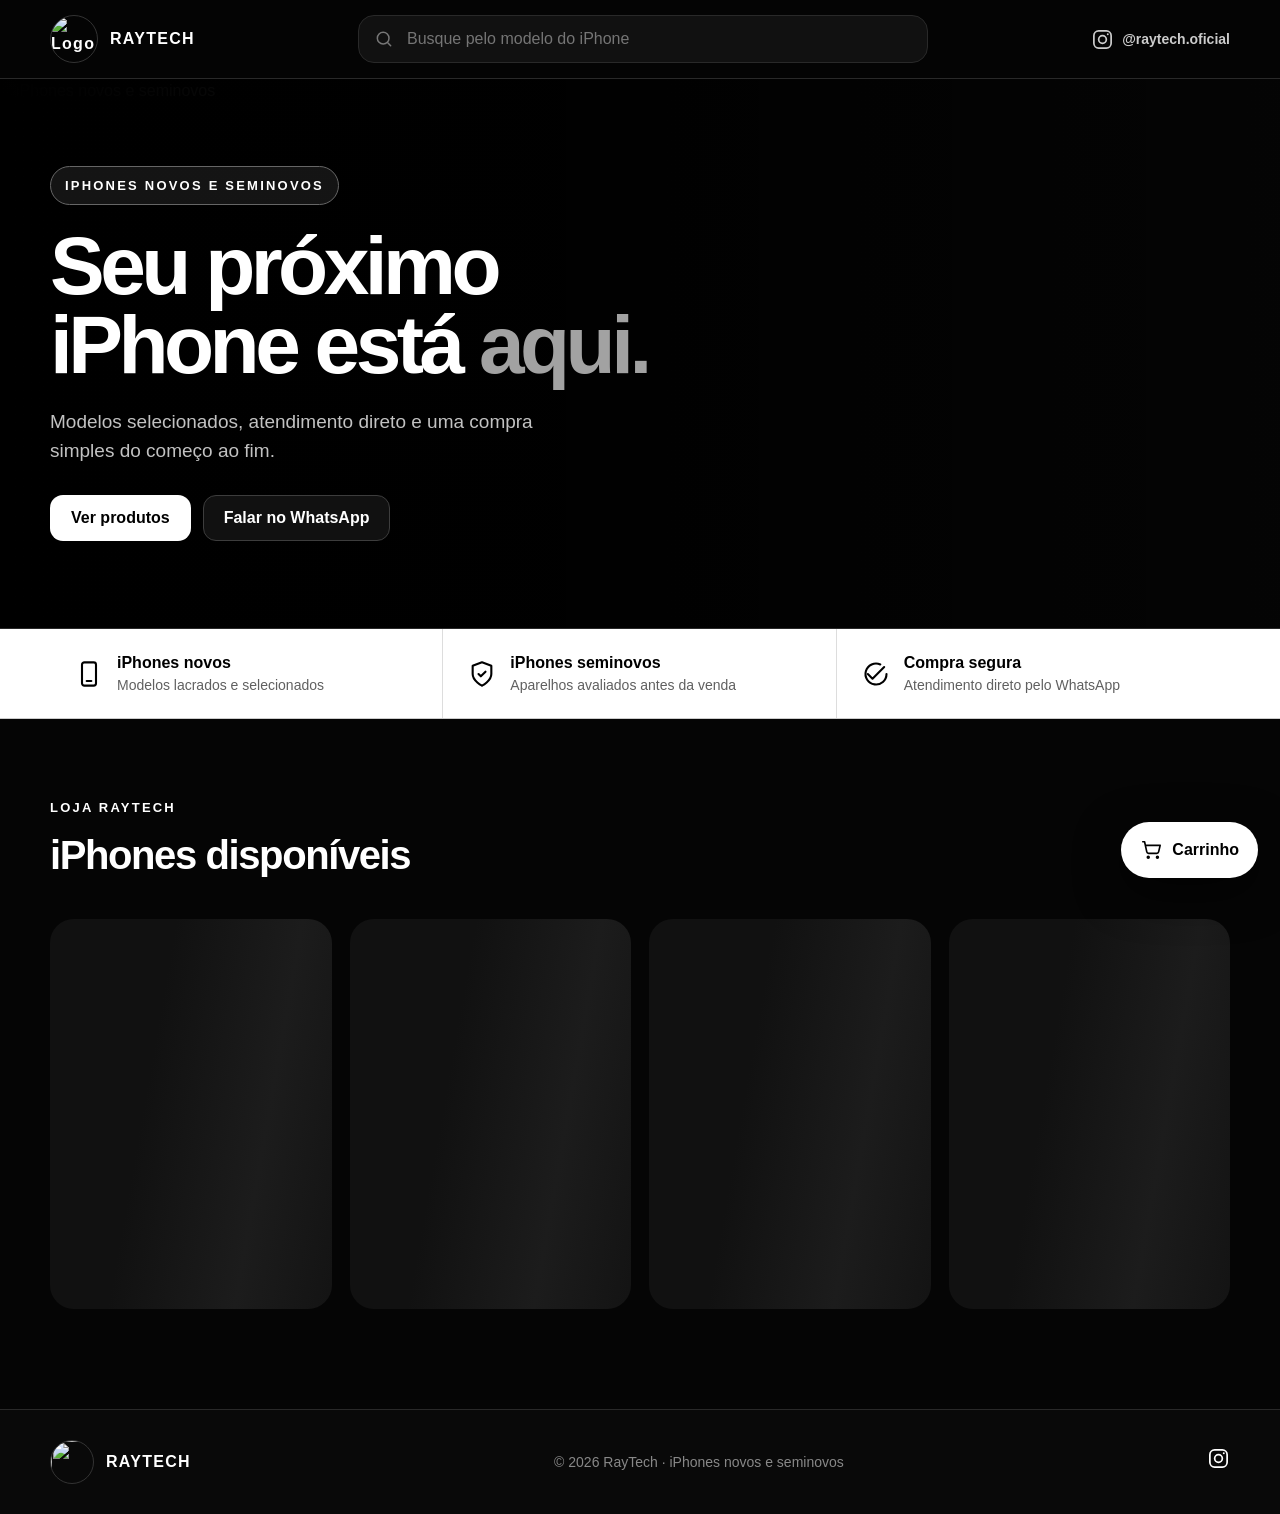
==== index.html @ fbc2b1bb "Add index.html" ====
<!doctype html>
<html lang="pt-BR">
<head>
  <meta charset="UTF-8">
  <meta name="viewport" content="width=device-width,initial-scale=1">
  <meta name="theme-color" content="#050505">
  <meta name="description" content="iPhones novos e seminovos na RayTech.">
  <title>RayTech | iPhones novos e seminovos</title>
  <link rel="icon" href="./assets/logo-raytech.png">
  <link rel="stylesheet" href="./assets/styles.css">
</head>
<body>
  <header class="site-header">
    <div class="container header-inner">
      <a class="brand" href="./" aria-label="RayTech - início">
        <img src="./assets/logo-raytech.png" alt="Logo RayTech">
        <span>RAYTECH</span>
      </a>
      <label class="header-search">
        <span class="sr-only">Buscar iPhone</span>
        <svg aria-hidden="true"><use href="#icon-search"></use></svg>
        <input id="desktop-search" type="search" placeholder="Busque pelo modelo do iPhone">
      </label>
      <a class="instagram-link" href="https://www.instagram.com/raytech.oficial" target="_blank" rel="noreferrer">
        <svg aria-hidden="true"><use href="#icon-instagram"></use></svg>
        <span>@raytech.oficial</span>
      </a>
    </div>
  </header>

  <main>
    <section class="hero">
      <img class="hero-image" src="./assets/hero-iphones.png" alt="iPhones novos e seminovos">
      <div class="hero-shade"></div>
      <div class="container hero-content">
        <div class="hero-copy">
          <span class="eyebrow">iPhones novos e seminovos</span>
          <h1>Seu próximo iPhone está <span>aqui.</span></h1>
          <p>Modelos selecionados, atendimento direto e uma compra simples do começo ao fim.</p>
          <div class="hero-actions">
            <a class="button primary" href="#produtos">Ver produtos</a>
            <a class="button secondary" data-whatsapp-link target="_blank" rel="noreferrer">Falar no WhatsApp</a>
          </div>
        </div>
      </div>
    </section>

    <section class="benefits" aria-label="Diferenciais da loja">
      <div class="container benefits-grid">
        <article><svg><use href="#icon-phone"></use></svg><div><strong>iPhones novos</strong><span>Modelos lacrados e selecionados</span></div></article>
        <article><svg><use href="#icon-shield"></use></svg><div><strong>iPhones seminovos</strong><span>Aparelhos avaliados antes da venda</span></div></article>
        <article><svg><use href="#icon-check"></use></svg><div><strong>Compra segura</strong><span>Atendimento direto pelo WhatsApp</span></div></article>
      </div>
    </section>

    <section class="catalog container" id="produtos">
      <div class="catalog-heading">
        <div><p class="section-label">LOJA RAYTECH</p><h2>iPhones disponíveis</h2></div>
        <label class="mobile-search"><svg aria-hidden="true"><use href="#icon-search"></use></svg><input id="mobile-search" type="search" placeholder="Buscar produtos"></label>
        <div class="filters" id="category-filters" aria-label="Filtrar produtos"></div>
      </div>
      <div class="loading-grid" id="loading-products" aria-label="Carregando produtos"><i></i><i></i><i></i><i></i></div>
      <div class="product-grid" id="product-grid"></div>
      <div class="empty-state hidden" id="empty-products">
        <svg><use href="#icon-phone"></use></svg>
        <h3>Catálogo em atualização</h3>
        <p>Novos iPhones serão cadastrados em breve. Fale com a RayTech para consultar modelos e valores.</p>
        <a class="button primary" data-whatsapp-link target="_blank" rel="noreferrer">Consultar pelo WhatsApp</a>
      </div>
    </section>
  </main>

  <footer>
    <div class="container footer-inner">
      <div class="brand"><img src="./assets/logo-raytech.png" alt=""><span>RAYTECH</span></div>
      <p>© 2026 RayTech · iPhones novos e seminovos</p>
      <a class="footer-social" href="https://www.instagram.com/raytech.oficial" target="_blank" rel="noreferrer" aria-label="Instagram"><svg><use href="#icon-instagram"></use></svg></a>
    </div>
  </footer>

  <button class="cart-fab" id="cart-button" type="button" aria-controls="cart-drawer">
    <svg><use href="#icon-cart"></use></svg><span>Carrinho</span><b id="cart-count" class="hidden">0</b>
  </button>
  <div class="drawer-backdrop hidden" id="drawer-backdrop"></div>
  <aside class="cart-drawer" id="cart-drawer" aria-hidden="true">
    <div class="drawer-header"><div><h2>Seu carrinho</h2><p>Revise os iPhones antes de enviar o pedido.</p></div><button class="icon-button" id="close-cart" aria-label="Fechar carrinho">×</button></div>
    <div class="cart-items" id="cart-items"></div>
    <div class="drawer-footer"><div class="total-row"><span>Total</span><strong id="cart-total">R$ 0,00</strong></div><button class="button primary full" id="checkout-button" disabled>Finalizar pelo WhatsApp</button></div>
  </aside>

  <dialog id="checkout-dialog" class="checkout-dialog">
    <form id="checkout-form">
      <div class="dialog-heading"><div><h2>Finalizar pedido</h2><p>Preencha seus dados para registrar o pedido e continuar no WhatsApp.</p></div><button type="button" class="icon-button" id="close-checkout" aria-label="Fechar">×</button></div>
      <label>Nome<input name="name" required minlength="2" autocomplete="name"></label>
      <label>WhatsApp<input name="phone" required minlength="10" inputmode="tel" autocomplete="tel" placeholder="(62) 99999-9999"></label>
      <label>Observação<textarea name="notes" rows="3" maxlength="500" placeholder="Cor, modelo ou outra informação"></textarea></label>
      <div class="total-row"><span>Total</span><strong id="checkout-total">R$ 0,00</strong></div>
      <button class="button primary full" id="submit-order" type="submit">Enviar pedido pelo WhatsApp</button>
    </form>
  </dialog>

  <div class="toast hidden" id="toast" role="status"></div>

  <svg class="svg-sprite" aria-hidden="true">
    <symbol id="icon-search" viewBox="0 0 24 24"><circle cx="11" cy="11" r="7"></circle><path d="m20 20-3.5-3.5"></path></symbol>
    <symbol id="icon-instagram" viewBox="0 0 24 24"><rect x="3" y="3" width="18" height="18" rx="5"></rect><circle cx="12" cy="12" r="4"></circle><circle cx="17.5" cy="6.5" r="1" fill="currentColor" stroke="none"></circle></symbol>
    <symbol id="icon-phone" viewBox="0 0 24 24"><rect x="6" y="2" width="12" height="20" rx="2"></rect><path d="M10 18h4"></path></symbol>
    <symbol id="icon-shield" viewBox="0 0 24 24"><path d="M12 22s8-4 8-10V5l-8-3-8 3v7c0 6 8 10 8 10"></path><path d="m9 12 2 2 4-4"></path></symbol>
    <symbol id="icon-check" viewBox="0 0 24 24"><path d="m5 12 4 4L19 6"></path><path d="M21 12a9 9 0 1 1-5.3-8.2"></path></symbol>
    <symbol id="icon-cart" viewBox="0 0 24 24"><circle cx="9" cy="20" r="1"></circle><circle cx="19" cy="20" r="1"></circle><path d="M3 3h2l2.4 11.1a2 2 0 0 0 2 1.6h8.9a2 2 0 0 0 2-1.6L22 7H6"></path></symbol>
  </svg>
  <script type="module" src="./assets/store.js"></script>
</body>
</html>
---- assets/styles.css ----
:root{--bg:#050505;--panel:#0d0d0d;--panel-2:#141414;--text:#fff;--muted:#9b9b9b;--line:#292929;--white:#fff;--black:#050505;--danger:#ff6464;--radius:22px;font-family:Inter,Arial,Helvetica,sans-serif;color-scheme:dark}*{box-sizing:border-box}html{scroll-behavior:smooth}body{margin:0;background:var(--bg);color:var(--text);font-size:16px;line-height:1.5}button,input,textarea,select{font:inherit}button,a{-webkit-tap-highlight-color:transparent}button{cursor:pointer}button:disabled{cursor:not-allowed;opacity:.45}a{color:inherit;text-decoration:none}.hidden{display:none!important}.sr-only{position:absolute;width:1px;height:1px;padding:0;margin:-1px;overflow:hidden;clip:rect(0,0,0,0);white-space:nowrap;border:0}.container{width:min(1180px,calc(100% - 40px));margin-inline:auto}.svg-sprite{position:absolute;width:0;height:0;overflow:hidden}svg{fill:none;stroke:currentColor;stroke-width:1.8;stroke-linecap:round;stroke-linejoin:round}.site-header,.admin-header{position:sticky;top:0;z-index:30;border-bottom:1px solid var(--line);background:rgba(5,5,5,.92);backdrop-filter:blur(18px)}.header-inner{min-height:78px;display:flex;align-items:center;gap:22px}.brand{display:flex;align-items:center;gap:12px;font-weight:900;letter-spacing:.08em}.brand img{width:48px;height:48px;object-fit:cover;border-radius:50%;border:1px solid #333}.brand small{display:block;color:var(--muted);font-weight:500;font-size:12px;letter-spacing:0}.header-search,.mobile-search{position:relative;display:block}.header-search{flex:1;max-width:570px;margin-inline:auto}.header-search svg,.mobile-search svg{position:absolute;width:20px;height:20px;left:16px;top:50%;transform:translateY(-50%);color:#777}.header-search input,.mobile-search input{width:100%;height:48px;padding:0 16px 0 48px;border:1px solid #292929;border-radius:16px;background:#111;color:white;outline:none}.header-search input:focus,.mobile-search input:focus{border-color:white}.instagram-link{display:flex;align-items:center;gap:8px;font-size:14px;font-weight:700;color:#ccc}.instagram-link:hover{color:white}.instagram-link svg,.footer-social svg{width:23px;height:23px}.hero{position:relative;isolation:isolate;min-height:550px;display:flex;align-items:center;overflow:hidden;border-bottom:1px solid var(--line)}.hero-image{position:absolute;inset:0;z-index:-2;width:100%;height:100%;object-fit:cover;object-position:center}.hero-shade{position:absolute;inset:0;z-index:-1;background:linear-gradient(90deg,#000 0%,rgba(0,0,0,.93) 42%,rgba(0,0,0,.16) 100%)}.hero-content{padding-block:80px}.hero-copy{max-width:640px}.eyebrow,.section-label{display:inline-flex;font-size:13px;font-weight:900;letter-spacing:.17em;text-transform:uppercase}.eyebrow{padding:9px 14px;border:1px solid #666;border-radius:999px;background:rgba(255,255,255,.08)}.hero h1{max-width:620px;margin:22px 0 0;font-size:clamp(50px,7vw,82px);line-height:.96;letter-spacing:-.055em}.hero h1 span{color:#a2a2a2}.hero p{max-width:550px;margin:24px 0 0;color:#c2c2c2;font-size:19px}.hero-actions{display:flex;flex-wrap:wrap;gap:12px;margin-top:30px}.button{min-height:46px;padding:0 20px;border:1px solid transparent;border-radius:13px;display:inline-flex;align-items:center;justify-content:center;gap:8px;font-weight:800;transition:.2s}.button.primary{background:white;color:black}.button.primary:hover{background:#d9d9d9}.button.secondary{border-color:#3d3d3d;background:#111;color:white}.button.secondary:hover{background:#202020}.button.compact{min-height:38px;padding:0 14px;font-size:14px}.button.full{width:100%}.benefits{background:white;color:black;border-bottom:1px solid #ccc}.benefits-grid{display:grid;grid-template-columns:repeat(3,1fr)}.benefits article{display:flex;align-items:center;gap:14px;padding:22px 25px;border-right:1px solid #ddd}.benefits article:last-child{border-right:0}.benefits svg{width:28px;height:28px}.benefits strong,.benefits span{display:block}.benefits span{font-size:14px;color:#606060}.catalog{padding-block:76px 100px}.catalog-heading{display:flex;align-items:end;justify-content:space-between;gap:25px;margin-bottom:34px}.section-label{margin:0 0 7px}.catalog h2{margin:0;font-size:40px;letter-spacing:-.035em}.filters{display:flex;gap:8px;overflow-x:auto}.filter-button{height:40px;padding:0 16px;border:0;border-radius:999px;background:#171717;color:#bbb;font-weight:800;white-space:nowrap}.filter-button.active{background:white;color:black}.mobile-search{display:none}.product-grid,.loading-grid{display:grid;grid-template-columns:repeat(4,1fr);gap:18px}.product-card{overflow:hidden;border:1px solid var(--line);border-radius:24px;background:var(--panel);transition:.25s}.product-card:hover{transform:translateY(-4px);border-color:#626262}.product-image{position:relative;aspect-ratio:1;background:linear-gradient(145deg,#1a1a1a,#090909);overflow:hidden}.product-image img{width:100%;height:100%;object-fit:cover;transition:.4s}.product-card:hover .product-image img{transform:scale(1.035)}.placeholder-phone{position:absolute;inset:0;display:grid;place-items:center;color:#777}.placeholder-phone svg{width:72px;height:72px}.badge{position:absolute;left:14px;top:14px;padding:5px 10px;border-radius:999px;background:white;color:black;font-size:11px;font-weight:900}.product-content{padding:18px}.product-category{margin:0;color:#bdbdbd;font-size:12px;font-weight:900;letter-spacing:.1em;text-transform:uppercase}.product-card h3{margin:7px 0 0;font-size:18px}.product-description{height:42px;display:-webkit-box;-webkit-box-orient:vertical;-webkit-line-clamp:2;overflow:hidden;margin:8px 0 0;color:#999;font-size:14px}.product-buy{display:flex;align-items:end;justify-content:space-between;gap:12px;margin-top:18px}.old-price{display:block;color:#707070;font-size:12px;text-decoration:line-through}.price{display:block;font-size:20px}.stock{display:block;color:#777;font-size:12px}.add-button{width:46px;height:46px;border:0;border-radius:13px;background:white;color:black;font-size:26px}.add-button:hover{background:#d9d9d9}.loading-grid i{display:block;aspect-ratio:.72;border-radius:24px;background:linear-gradient(100deg,#111 20%,#1c1c1c 40%,#111 60%);background-size:200% 100%;animation:shine 1.3s infinite}.empty-state{padding:70px 25px;text-align:center;border:1px dashed #333;border-radius:24px;background:#0a0a0a}.empty-state svg{width:52px;height:52px}.empty-state h3{margin:14px 0 0;font-size:22px}.empty-state p{max-width:520px;margin:8px auto 22px;color:var(--muted)}.empty-state.small{padding:28px}.empty-state.small p{margin:0}@keyframes shine{to{background-position:-200% 0}}footer{border-top:1px solid var(--line);background:#090909}.footer-inner{min-height:104px;display:flex;align-items:center;justify-content:space-between;gap:20px}.footer-inner p{color:#888;font-size:14px}.footer-inner .brand img{width:44px;height:44px}.cart-fab{position:fixed;right:22px;bottom:22px;z-index:25;min-height:56px;padding:0 19px;border:0;border-radius:999px;display:flex;align-items:center;gap:10px;background:white;color:black;font-weight:900;box-shadow:0 14px 45px rgba(0,0,0,.65)}.cart-fab svg{width:22px;height:22px}.cart-fab b{width:25px;height:25px;display:grid;place-items:center;border-radius:50%;background:black;color:white;font-size:12px}.drawer-backdrop{position:fixed;inset:0;z-index:39;background:rgba(0,0,0,.65);backdrop-filter:blur(3px)}.cart-drawer{position:fixed;right:0;top:0;z-index:40;width:min(430px,100%);height:100dvh;display:flex;flex-direction:column;background:#0b0b0b;border-left:1px solid #333;transform:translateX(105%);transition:.25s}.cart-drawer.open{transform:translateX(0)}.drawer-header,.drawer-footer{padding:20px;border-bottom:1px solid var(--line)}.drawer-header{display:flex;justify-content:space-between;gap:15px}.drawer-header h2,.dialog-heading h2{margin:0}.drawer-header p,.dialog-heading p{margin:4px 0 0;color:var(--muted);font-size:14px}.drawer-footer{margin-top:auto;border-top:1px solid var(--line);border-bottom:0}.icon-button{width:38px;height:38px;border:1px solid #333;border-radius:11px;background:#151515;color:white;font-size:24px}.cart-items{padding:18px;overflow:auto;display:grid;gap:12px}.cart-empty{min-height:260px;display:grid;place-items:center;text-align:center;color:#777;border:1px dashed #333;border-radius:18px}.cart-line{display:grid;grid-template-columns:64px 1fr auto;gap:12px;padding:12px;border:1px solid #292929;border-radius:17px;background:#121212}.cart-line img,.cart-line-placeholder{width:64px;height:64px;border-radius:12px;object-fit:cover;background:#202020}.cart-line-placeholder{display:grid;place-items:center}.cart-line-placeholder svg{width:26px;height:26px}.cart-line h3{margin:0;font-size:15px}.cart-line p{margin:2px 0;color:#bbb;font-size:14px}.quantity{display:flex;align-items:center;gap:9px;margin-top:7px}.quantity button,.remove-line{border:1px solid #333;background:#171717;color:white}.quantity button{width:28px;height:28px;border-radius:8px}.remove-line{width:28px;height:28px;border-radius:8px;color:#aaa}.total-row{display:flex;align-items:center;justify-content:space-between;gap:20px;margin-bottom:14px;font-size:19px}.checkout-dialog{width:min(520px,calc(100% - 28px));padding:0;border:1px solid #333;border-radius:22px;background:#101010;color:white}.checkout-dialog::backdrop{background:rgba(0,0,0,.72);backdrop-filter:blur(4px)}.checkout-dialog form{padding:23px;display:grid;gap:16px}.dialog-heading{display:flex;justify-content:space-between;gap:15px}.stack-form{display:grid;gap:15px}.stack-form label,.checkout-dialog label{display:grid;gap:7px;font-size:14px;font-weight:800}.stack-form input,.stack-form textarea,.stack-form select,.checkout-dialog input,.checkout-dialog textarea{width:100%;border:1px solid #303030;border-radius:12px;background:#181818;color:white;outline:none}.stack-form input,.stack-form select,.checkout-dialog input{height:45px;padding:0 13px}.stack-form textarea,.checkout-dialog textarea{padding:12px;resize:vertical}.stack-form input:focus,.stack-form textarea:focus,.stack-form select:focus,.checkout-dialog input:focus,.checkout-dialog textarea:focus{border-color:white}.toast{position:fixed;z-index:80;left:50%;bottom:22px;transform:translateX(-50%);max-width:min(90%,520px);padding:12px 18px;border-radius:12px;background:white;color:black;font-weight:800;box-shadow:0 18px 50px #000}.toast.error{background:#ffdddd;color:#580000}.admin-body{background:#070707}.login-page{min-height:100dvh;display:grid;place-items:center;padding:30px 18px}.login-card{width:min(440px,100%);padding:34px;border:1px solid #2b2b2b;border-radius:26px;background:#0d0d0d;box-shadow:0 28px 80px #000}.login-card>img{display:block;width:86px;height:86px;margin:0 auto 22px;border:1px solid #333;border-radius:50%;object-fit:cover}.login-card .section-label{display:block;text-align:center}.login-card h1{margin:5px 0;text-align:center;font-size:30px}.muted{color:var(--muted)}.login-card>.muted{text-align:center;margin:0 0 24px}.text-button{width:100%;margin-top:18px;border:0;background:none;color:#bbb;text-decoration:underline}.back-link{display:block;margin-top:20px;text-align:center;color:#888;font-size:14px}.admin-header .header-inner{justify-content:space-between}.admin-header-actions{display:flex;gap:8px}.admin-layout{display:grid;grid-template-columns:370px 1fr;gap:24px;padding-block:32px 70px}.admin-form-card,.admin-panel{border:1px solid var(--line);border-radius:24px;background:#0d0d0d}.admin-form-card{height:max-content;position:sticky;top:110px;padding:22px}.panel-title,.panel-heading{display:flex;align-items:center;gap:12px}.panel-title{margin-bottom:22px}.panel-title>span{width:42px;height:42px;display:grid;place-items:center;border-radius:12px;background:white;color:black;font-size:24px}.panel-title h1,.panel-heading h2{margin:0;font-size:21px}.panel-title p,.panel-heading p{margin:2px 0 0;color:#888;font-size:13px}.field-grid{display:grid;grid-template-columns:1fr 1fr;gap:10px}.checkboxes{display:grid;gap:9px;padding:13px;border:1px solid #292929;border-radius:12px;background:#121212}.checkboxes label{display:flex;align-items:center;gap:9px;font-weight:500}.checkboxes input{width:17px;height:17px}.admin-content{display:grid;align-content:start;gap:20px}.stats-grid{display:grid;grid-template-columns:repeat(3,1fr);gap:14px}.stats-grid article{padding:18px;border:1px solid var(--line);border-radius:18px;background:#0d0d0d}.stats-grid span,.stats-grid strong{display:block}.stats-grid span{color:#888;font-size:13px}.stats-grid strong{font-size:30px}.admin-panel{padding:20px}.panel-heading{justify-content:space-between;margin-bottom:17px}.table-wrap{overflow-x:auto}table{width:100%;border-collapse:collapse;min-width:670px}th,td{padding:13px 11px;text-align:left;border-bottom:1px solid #242424;font-size:14px}th{color:#888;font-size:12px;text-transform:uppercase;letter-spacing:.06em}.product-cell{display:flex;align-items:center;gap:11px}.product-cell img,.product-thumb{width:48px;height:48px;border-radius:10px;object-fit:cover;background:#202020}.product-thumb{display:grid;place-items:center}.product-cell small,td small{display:block;color:#777}.status-pill{padding:5px 9px;border-radius:999px;background:#222;font-size:12px;font-weight:800}.status-pill.active{background:white;color:black}.table-actions{display:flex;gap:6px}.table-action{height:34px;padding:0 10px;border:1px solid #333;border-radius:9px;background:#171717;color:white;font-size:12px}.table-action.danger{color:#ff9e9e}.order-status{height:36px;padding:0 9px;border:1px solid #333;border-radius:9px;background:#171717;color:white}.admin-loading{text-align:center;color:#888;padding:25px!important}
@media(max-width:980px){.product-grid,.loading-grid{grid-template-columns:repeat(3,1fr)}.admin-layout{grid-template-columns:1fr}.admin-form-card{position:static}.benefits-grid{grid-template-columns:1fr}.benefits article{border-right:0;border-bottom:1px solid #ddd}.benefits article:last-child{border-bottom:0}}
@media(max-width:760px){.container{width:min(100% - 28px,1180px)}.header-inner{min-height:70px}.brand img{width:43px;height:43px}.brand>span{font-size:15px}.header-search,.instagram-link span{display:none}.instagram-link{margin-left:auto}.hero{min-height:520px}.hero-image{object-position:62% center}.hero-shade{background:linear-gradient(90deg,#000 0%,rgba(0,0,0,.9) 60%,rgba(0,0,0,.35) 100%)}.hero h1{font-size:52px}.hero p{font-size:17px}.catalog{padding-block:60px 80px}.catalog-heading{display:block}.catalog h2{font-size:34px}.mobile-search{display:block;margin-top:22px}.filters{margin-top:14px}.product-grid,.loading-grid{grid-template-columns:repeat(2,1fr)}.footer-inner{padding-block:28px;flex-wrap:wrap}.footer-inner p{order:3;width:100%;margin:0}.admin-header .brand small{max-width:150px;overflow:hidden;text-overflow:ellipsis}.admin-header-actions .button{padding-inline:10px}.stats-grid{grid-template-columns:1fr 1fr}.stats-grid article:last-child{grid-column:1/-1}}
@media(max-width:500px){.hero h1{font-size:45px}.hero-actions .button{width:100%}.product-grid,.loading-grid{grid-template-columns:1fr}.product-card{display:grid;grid-template-columns:42% 58%;min-height:190px}.product-image{aspect-ratio:auto}.product-content{padding:15px}.product-description{height:40px}.cart-fab span{display:none}.cart-fab{width:58px;padding:0;justify-content:center}.catalog-heading{margin-bottom:25px}.login-card{padding:25px 20px}.field-grid{grid-template-columns:1fr}.admin-layout{width:100%;padding-inline:14px}.admin-panel,.admin-form-card{border-radius:18px}.stats-grid{grid-template-columns:1fr 1fr}.admin-header .brand>div>span{font-size:14px}.admin-header-actions .button:first-child{display:none}}
@media(prefers-reduced-motion:reduce){*{scroll-behavior:auto!important;transition:none!important;animation:none!important}}
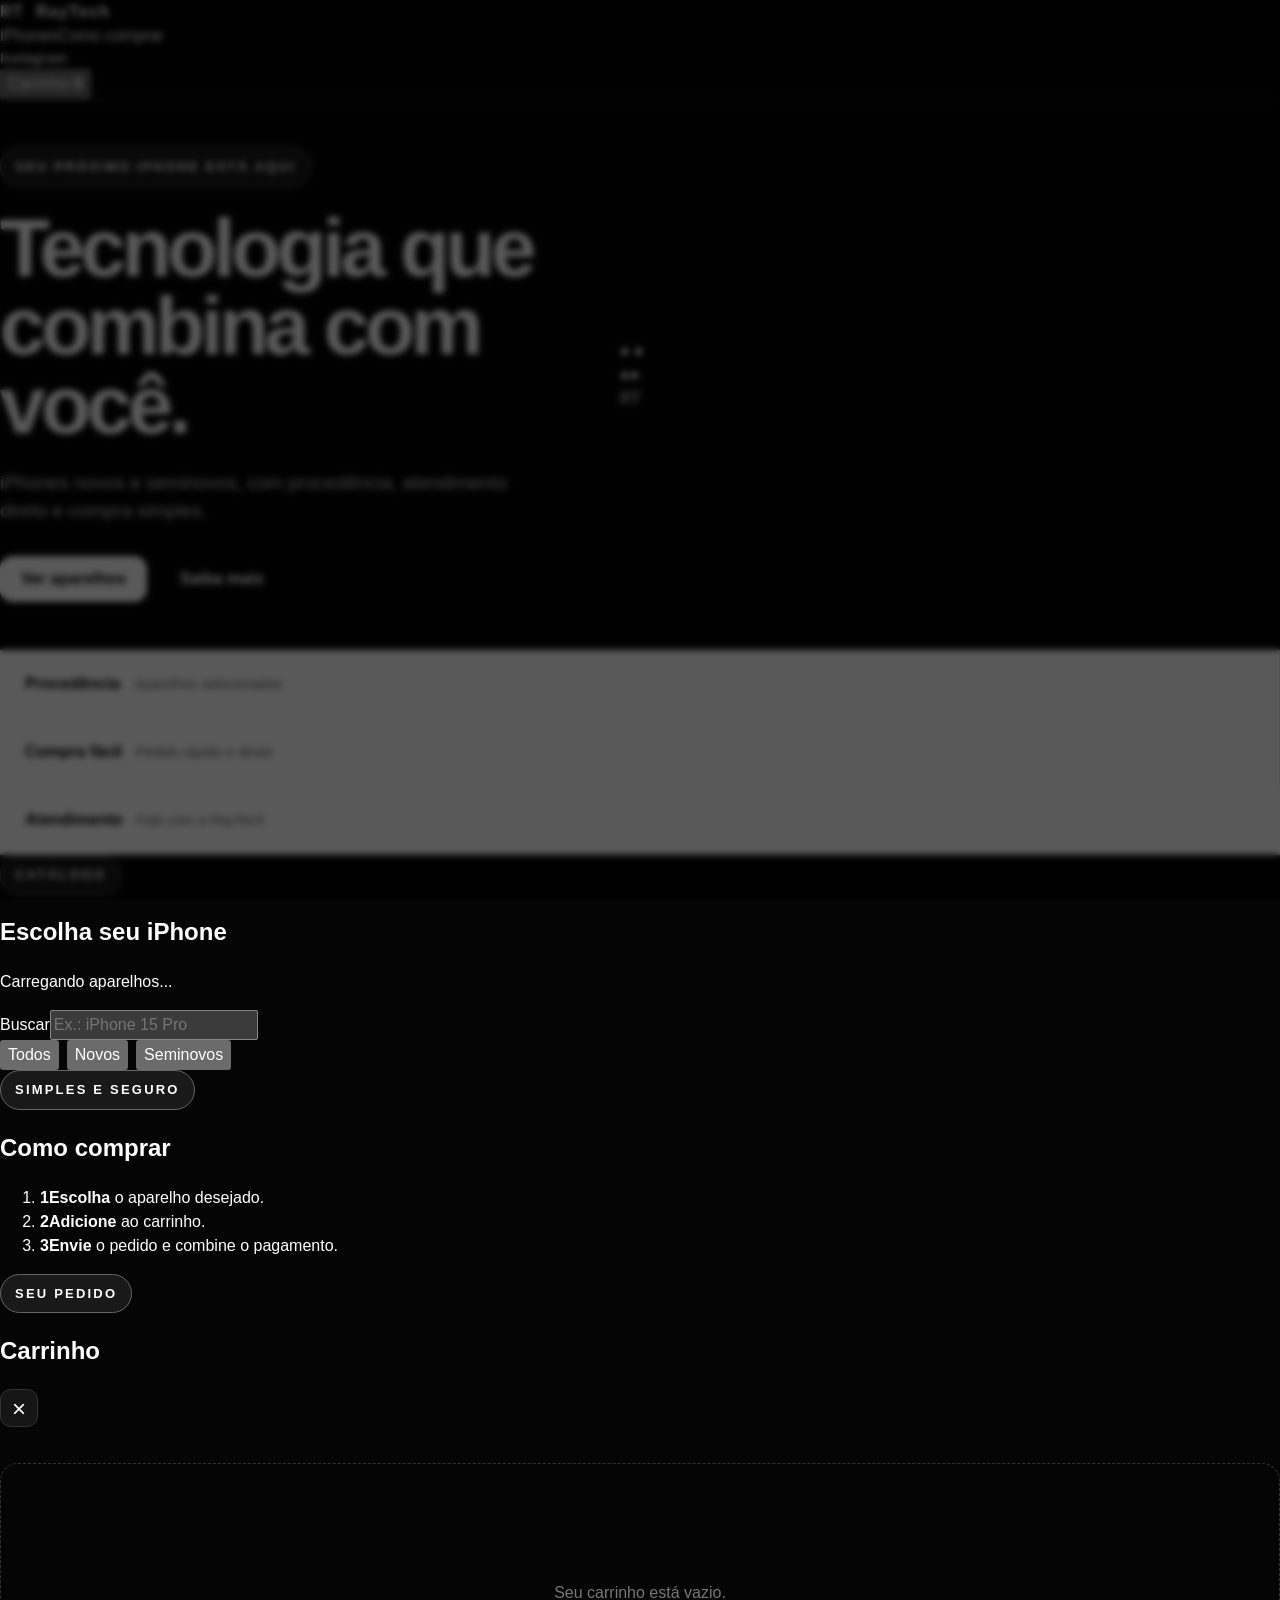
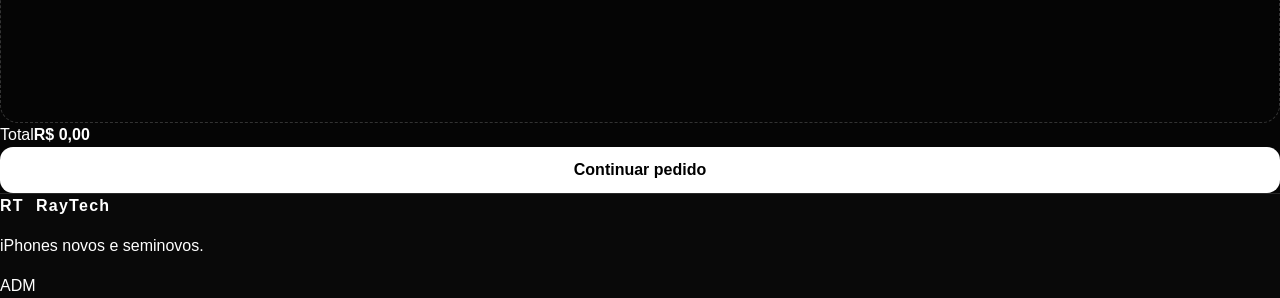
==== commit 5b284da3: "Rebuild responsive RayTech storefront" ====
--- a/index.html
+++ b/index.html
@@ -1,114 +1,89 @@
 <!doctype html>
 <html lang="pt-BR">
 <head>
-  <meta charset="UTF-8">
-  <meta name="viewport" content="width=device-width,initial-scale=1">
+  <meta charset="utf-8">
+  <meta name="viewport" content="width=device-width,initial-scale=1,viewport-fit=cover">
   <meta name="theme-color" content="#050505">
-  <meta name="description" content="iPhones novos e seminovos na RayTech.">
-  <title>RayTech | iPhones novos e seminovos</title>
-  <link rel="icon" href="./assets/logo-raytech.png">
+  <meta name="description" content="RayTech — iPhones novos e seminovos selecionados.">
+  <title>RayTech | iPhones</title>
+  <link rel="preconnect" href="https://cdn.jsdelivr.net">
   <link rel="stylesheet" href="./assets/styles.css">
 </head>
 <body>
   <header class="site-header">
-    <div class="container header-inner">
-      <a class="brand" href="./" aria-label="RayTech - início">
-        <img src="./assets/logo-raytech.png" alt="Logo RayTech">
-        <span>RAYTECH</span>
-      </a>
-      <label class="header-search">
-        <span class="sr-only">Buscar iPhone</span>
-        <svg aria-hidden="true"><use href="#icon-search"></use></svg>
-        <input id="desktop-search" type="search" placeholder="Busque pelo modelo do iPhone">
-      </label>
-      <a class="instagram-link" href="https://www.instagram.com/raytech.oficial" target="_blank" rel="noreferrer">
-        <svg aria-hidden="true"><use href="#icon-instagram"></use></svg>
-        <span>@raytech.oficial</span>
-      </a>
-    </div>
+    <a class="brand" href="#inicio" aria-label="RayTech - início">
+      <span class="rt-mark" aria-hidden="true">RT</span><span>RayTech</span>
+    </a>
+    <nav aria-label="Navegação principal">
+      <a href="#catalogo">iPhones</a><a href="#como-comprar">Como comprar</a>
+      <a class="instagram-link" id="instagramLink" href="#" target="_blank" rel="noreferrer">Instagram</a>
+    </nav>
+    <button class="cart-button" id="openCart" type="button" aria-label="Abrir carrinho">Carrinho <b id="cartCount">0</b></button>
   </header>
 
   <main>
-    <section class="hero">
-      <img class="hero-image" src="./assets/hero-iphones.png" alt="iPhones novos e seminovos">
-      <div class="hero-shade"></div>
-      <div class="container hero-content">
-        <div class="hero-copy">
-          <span class="eyebrow">iPhones novos e seminovos</span>
-          <h1>Seu próximo iPhone está <span>aqui.</span></h1>
-          <p>Modelos selecionados, atendimento direto e uma compra simples do começo ao fim.</p>
-          <div class="hero-actions">
-            <a class="button primary" href="#produtos">Ver produtos</a>
-            <a class="button secondary" data-whatsapp-link target="_blank" rel="noreferrer">Falar no WhatsApp</a>
-          </div>
-        </div>
+    <section class="hero" id="inicio">
+      <div class="hero-copy">
+        <span class="eyebrow">Seu próximo iPhone está aqui</span>
+        <h1>Tecnologia que combina com você.</h1>
+        <p>iPhones novos e seminovos, com procedência, atendimento direto e compra simples.</p>
+        <div class="hero-actions"><a class="button primary" href="#catalogo">Ver aparelhos</a><a class="button ghost" href="#como-comprar">Saiba mais</a></div>
+      </div>
+      <div class="phone-art" aria-label="Ilustração de iPhones">
+        <div class="phone phone-back"><span class="camera">● ●<br>●</span><span class="apple">●</span></div>
+        <div class="phone phone-front"><span class="island"></span><span class="screen-logo">RT</span></div>
       </div>
     </section>
 
-    <section class="benefits" aria-label="Diferenciais da loja">
-      <div class="container benefits-grid">
-        <article><svg><use href="#icon-phone"></use></svg><div><strong>iPhones novos</strong><span>Modelos lacrados e selecionados</span></div></article>
-        <article><svg><use href="#icon-shield"></use></svg><div><strong>iPhones seminovos</strong><span>Aparelhos avaliados antes da venda</span></div></article>
-        <article><svg><use href="#icon-check"></use></svg><div><strong>Compra segura</strong><span>Atendimento direto pelo WhatsApp</span></div></article>
-      </div>
+    <section class="benefits" aria-label="Diferenciais">
+      <article><b>Procedência</b><span>Aparelhos selecionados</span></article>
+      <article><b>Compra fácil</b><span>Pedido rápido e direto</span></article>
+      <article><b>Atendimento</b><span>Fale com a RayTech</span></article>
     </section>
 
-    <section class="catalog container" id="produtos">
-      <div class="catalog-heading">
-        <div><p class="section-label">LOJA RAYTECH</p><h2>iPhones disponíveis</h2></div>
-        <label class="mobile-search"><svg aria-hidden="true"><use href="#icon-search"></use></svg><input id="mobile-search" type="search" placeholder="Buscar produtos"></label>
-        <div class="filters" id="category-filters" aria-label="Filtrar produtos"></div>
+    <section class="catalog-section" id="catalogo">
+      <div class="section-heading"><div><span class="eyebrow">Catálogo</span><h2>Escolha seu iPhone</h2></div><p id="productSummary">Carregando aparelhos...</p></div>
+      <div class="catalog-tools">
+        <label class="search"><span>Buscar</span><input id="searchInput" type="search" placeholder="Ex.: iPhone 15 Pro" autocomplete="off"></label>
+        <div class="filters" role="group" aria-label="Filtrar catálogo">
+          <button class="filter active" data-filter="Todos" type="button">Todos</button>
+          <button class="filter" data-filter="Novo" type="button">Novos</button>
+          <button class="filter" data-filter="Seminovo" type="button">Seminovos</button>
+        </div>
       </div>
-      <div class="loading-grid" id="loading-products" aria-label="Carregando produtos"><i></i><i></i><i></i><i></i></div>
-      <div class="product-grid" id="product-grid"></div>
-      <div class="empty-state hidden" id="empty-products">
-        <svg><use href="#icon-phone"></use></svg>
-        <h3>Catálogo em atualização</h3>
-        <p>Novos iPhones serão cadastrados em breve. Fale com a RayTech para consultar modelos e valores.</p>
-        <a class="button primary" data-whatsapp-link target="_blank" rel="noreferrer">Consultar pelo WhatsApp</a>
-      </div>
+      <div class="products" id="productGrid" aria-live="polite"></div>
+      <div class="empty hidden" id="emptyState"><b>Nenhum aparelho encontrado.</b><span>Tente outra busca ou filtro.</span></div>
+    </section>
+
+    <section class="how" id="como-comprar">
+      <div><span class="eyebrow">Simples e seguro</span><h2>Como comprar</h2></div>
+      <ol><li><b>1</b><span><strong>Escolha</strong> o aparelho desejado.</span></li><li><b>2</b><span><strong>Adicione</strong> ao carrinho.</span></li><li><b>3</b><span><strong>Envie</strong> o pedido e combine o pagamento.</span></li></ol>
     </section>
   </main>
 
-  <footer>
-    <div class="container footer-inner">
-      <div class="brand"><img src="./assets/logo-raytech.png" alt=""><span>RAYTECH</span></div>
-      <p>© 2026 RayTech · iPhones novos e seminovos</p>
-      <a class="footer-social" href="https://www.instagram.com/raytech.oficial" target="_blank" rel="noreferrer" aria-label="Instagram"><svg><use href="#icon-instagram"></use></svg></a>
-    </div>
-  </footer>
-
-  <button class="cart-fab" id="cart-button" type="button" aria-controls="cart-drawer">
-    <svg><use href="#icon-cart"></use></svg><span>Carrinho</span><b id="cart-count" class="hidden">0</b>
-  </button>
-  <div class="drawer-backdrop hidden" id="drawer-backdrop"></div>
-  <aside class="cart-drawer" id="cart-drawer" aria-hidden="true">
-    <div class="drawer-header"><div><h2>Seu carrinho</h2><p>Revise os iPhones antes de enviar o pedido.</p></div><button class="icon-button" id="close-cart" aria-label="Fechar carrinho">×</button></div>
-    <div class="cart-items" id="cart-items"></div>
-    <div class="drawer-footer"><div class="total-row"><span>Total</span><strong id="cart-total">R$ 0,00</strong></div><button class="button primary full" id="checkout-button" disabled>Finalizar pelo WhatsApp</button></div>
+  <aside class="drawer" id="cartDrawer" aria-hidden="true" aria-labelledby="cartTitle">
+    <div class="drawer-backdrop" data-close-cart></div>
+    <section class="drawer-panel">
+      <div class="drawer-head"><div><span class="eyebrow">Seu pedido</span><h2 id="cartTitle">Carrinho</h2></div><button class="icon-button" data-close-cart aria-label="Fechar carrinho">×</button></div>
+      <div id="cartItems" class="cart-items"></div>
+      <div class="cart-empty" id="cartEmpty">Seu carrinho está vazio.</div>
+      <div class="cart-footer"><div class="total"><span>Total</span><strong id="cartTotal">R$ 0,00</strong></div><button class="button primary full" id="checkoutButton" type="button">Continuar pedido</button></div>
+    </section>
   </aside>
 
-  <dialog id="checkout-dialog" class="checkout-dialog">
-    <form id="checkout-form">
-      <div class="dialog-heading"><div><h2>Finalizar pedido</h2><p>Preencha seus dados para registrar o pedido e continuar no WhatsApp.</p></div><button type="button" class="icon-button" id="close-checkout" aria-label="Fechar">×</button></div>
-      <label>Nome<input name="name" required minlength="2" autocomplete="name"></label>
-      <label>WhatsApp<input name="phone" required minlength="10" inputmode="tel" autocomplete="tel" placeholder="(62) 99999-9999"></label>
-      <label>Observação<textarea name="notes" rows="3" maxlength="500" placeholder="Cor, modelo ou outra informação"></textarea></label>
-      <div class="total-row"><span>Total</span><strong id="checkout-total">R$ 0,00</strong></div>
-      <button class="button primary full" id="submit-order" type="submit">Enviar pedido pelo WhatsApp</button>
+  <dialog id="checkoutDialog" class="checkout-dialog">
+    <form id="checkoutForm">
+      <div class="drawer-head"><div><span class="eyebrow">Finalizar</span><h2>Seus dados</h2></div><button class="icon-button" type="button" id="closeCheckout" aria-label="Fechar">×</button></div>
+      <label>Nome<input name="customer_name" required maxlength="100" autocomplete="name"></label>
+      <label>WhatsApp<input name="customer_phone" required maxlength="24" inputmode="tel" autocomplete="tel" placeholder="(00) 00000-0000"></label>
+      <label>Observações<textarea name="notes" maxlength="500" rows="3" placeholder="Cor, armazenamento ou outra preferência"></textarea></label>
+      <p class="form-message" id="checkoutMessage"></p>
+      <button class="button primary full" type="submit">Enviar pedido</button>
     </form>
   </dialog>
 
-  <div class="toast hidden" id="toast" role="status"></div>
-
-  <svg class="svg-sprite" aria-hidden="true">
-    <symbol id="icon-search" viewBox="0 0 24 24"><circle cx="11" cy="11" r="7"></circle><path d="m20 20-3.5-3.5"></path></symbol>
-    <symbol id="icon-instagram" viewBox="0 0 24 24"><rect x="3" y="3" width="18" height="18" rx="5"></rect><circle cx="12" cy="12" r="4"></circle><circle cx="17.5" cy="6.5" r="1" fill="currentColor" stroke="none"></circle></symbol>
-    <symbol id="icon-phone" viewBox="0 0 24 24"><rect x="6" y="2" width="12" height="20" rx="2"></rect><path d="M10 18h4"></path></symbol>
-    <symbol id="icon-shield" viewBox="0 0 24 24"><path d="M12 22s8-4 8-10V5l-8-3-8 3v7c0 6 8 10 8 10"></path><path d="m9 12 2 2 4-4"></path></symbol>
-    <symbol id="icon-check" viewBox="0 0 24 24"><path d="m5 12 4 4L19 6"></path><path d="M21 12a9 9 0 1 1-5.3-8.2"></path></symbol>
-    <symbol id="icon-cart" viewBox="0 0 24 24"><circle cx="9" cy="20" r="1"></circle><circle cx="19" cy="20" r="1"></circle><path d="M3 3h2l2.4 11.1a2 2 0 0 0 2 1.6h8.9a2 2 0 0 0 2-1.6L22 7H6"></path></symbol>
-  </svg>
+  <footer><a class="brand" href="#inicio"><span class="rt-mark">RT</span><span>RayTech</span></a><p>iPhones novos e seminovos.</p><a href="./admin/" class="admin-entry">ADM</a></footer>
+  <script src="./config.js"></script>
   <script type="module" src="./assets/store.js"></script>
 </body>
 </html>
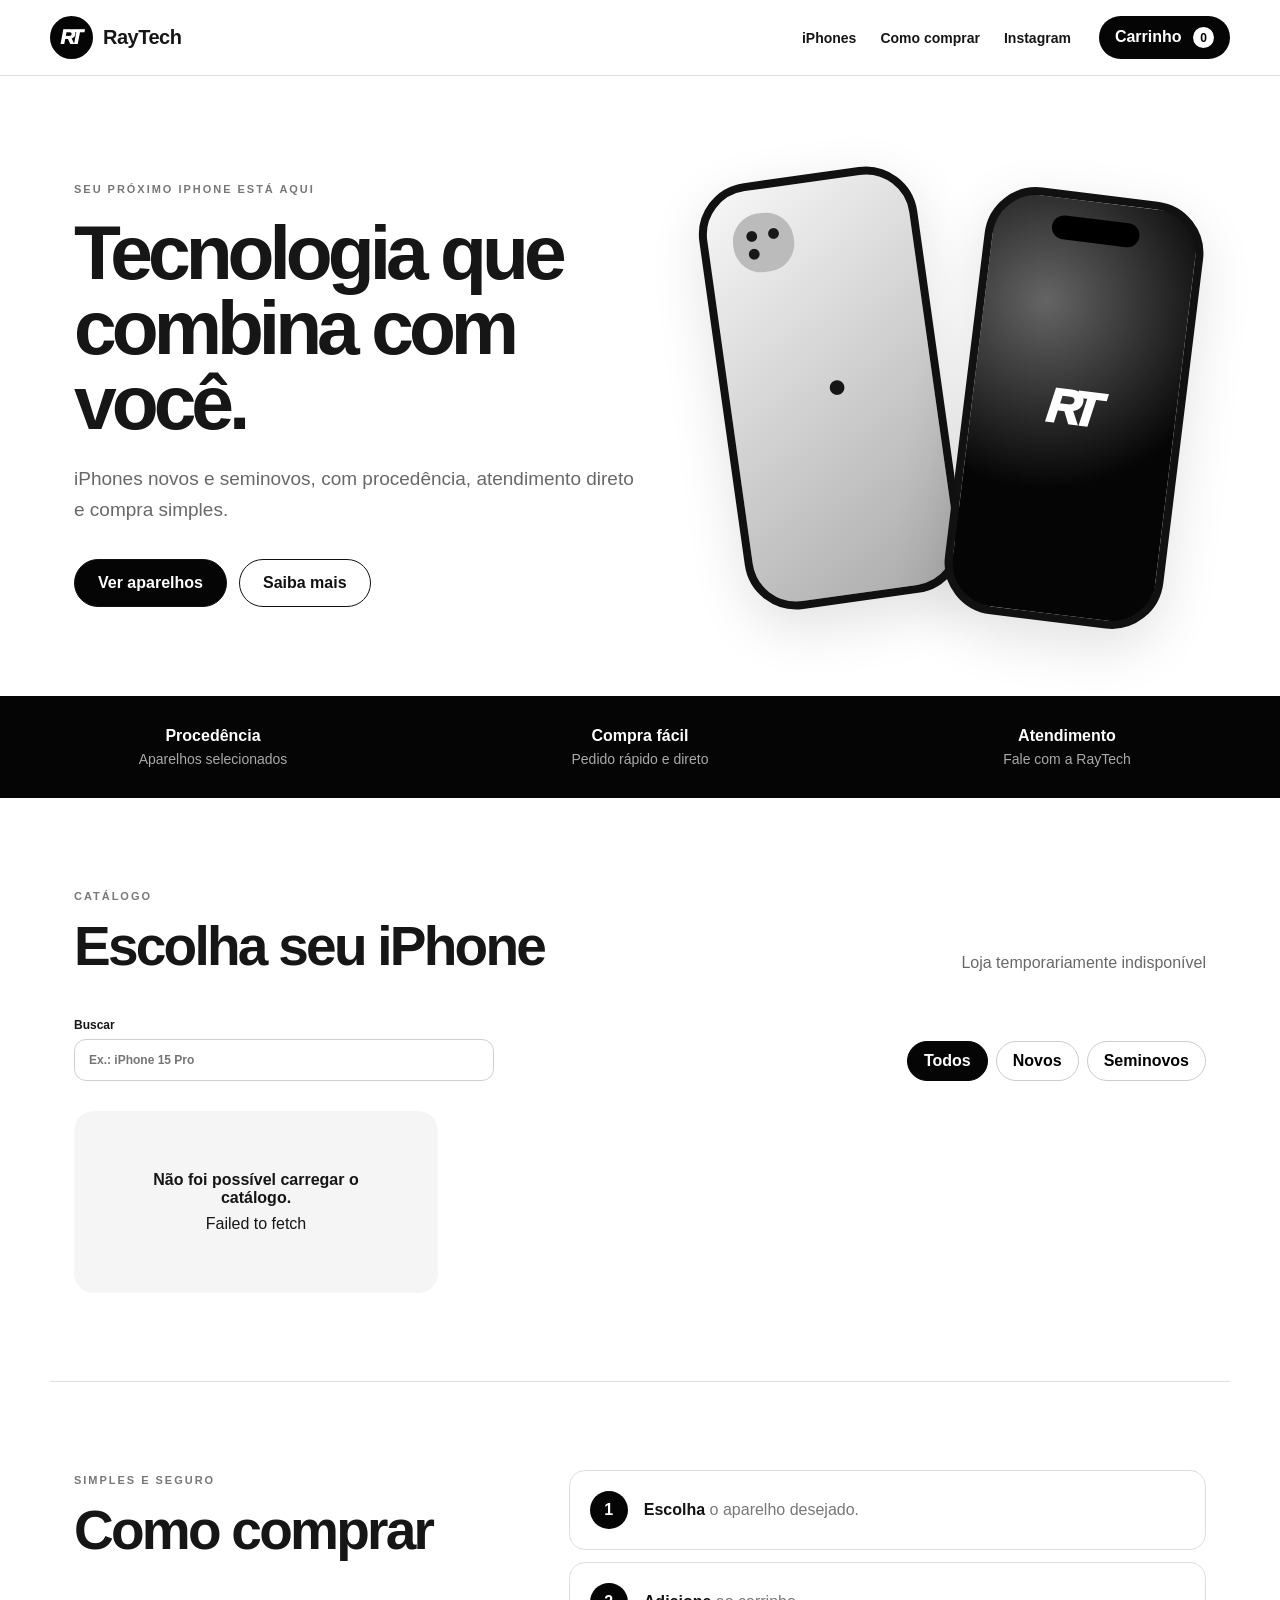
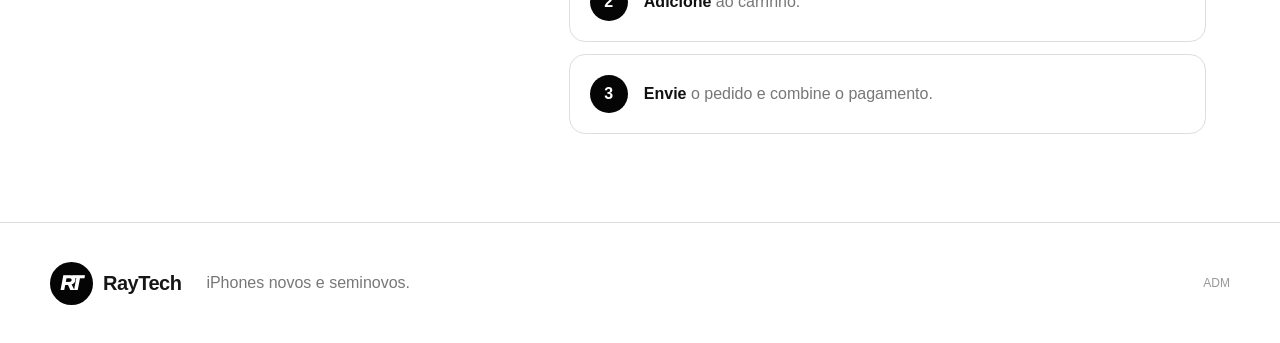
==== commit d565f55d: "Refresh storefront assets after repair" ====
--- a/index.html
+++ b/index.html
@@ -7,7 +7,7 @@
   <meta name="description" content="RayTech — iPhones novos e seminovos selecionados.">
   <title>RayTech | iPhones</title>
   <link rel="preconnect" href="https://cdn.jsdelivr.net">
-  <link rel="stylesheet" href="./assets/styles.css">
+  <link rel="stylesheet" href="./assets/styles.css?v=20261015-2">
 </head>
 <body>
   <header class="site-header">
@@ -83,7 +83,7 @@
   </dialog>
 
   <footer><a class="brand" href="#inicio"><span class="rt-mark">RT</span><span>RayTech</span></a><p>iPhones novos e seminovos.</p><a href="./admin/" class="admin-entry">ADM</a></footer>
-  <script src="./config.js"></script>
-  <script type="module" src="./assets/store.js"></script>
+  <script src="./config.js?v=20261015-2"></script>
+  <script type="module" src="./assets/store.js?v=20261015-2"></script>
 </body>
 </html>
--- a/assets/styles.css
+++ b/assets/styles.css
@@ -1,5 +1,4 @@
-:root{--bg:#050505;--panel:#0d0d0d;--panel-2:#141414;--text:#fff;--muted:#9b9b9b;--line:#292929;--white:#fff;--black:#050505;--danger:#ff6464;--radius:22px;font-family:Inter,Arial,Helvetica,sans-serif;color-scheme:dark}*{box-sizing:border-box}html{scroll-behavior:smooth}body{margin:0;background:var(--bg);color:var(--text);font-size:16px;line-height:1.5}button,input,textarea,select{font:inherit}button,a{-webkit-tap-highlight-color:transparent}button{cursor:pointer}button:disabled{cursor:not-allowed;opacity:.45}a{color:inherit;text-decoration:none}.hidden{display:none!important}.sr-only{position:absolute;width:1px;height:1px;padding:0;margin:-1px;overflow:hidden;clip:rect(0,0,0,0);white-space:nowrap;border:0}.container{width:min(1180px,calc(100% - 40px));margin-inline:auto}.svg-sprite{position:absolute;width:0;height:0;overflow:hidden}svg{fill:none;stroke:currentColor;stroke-width:1.8;stroke-linecap:round;stroke-linejoin:round}.site-header,.admin-header{position:sticky;top:0;z-index:30;border-bottom:1px solid var(--line);background:rgba(5,5,5,.92);backdrop-filter:blur(18px)}.header-inner{min-height:78px;display:flex;align-items:center;gap:22px}.brand{display:flex;align-items:center;gap:12px;font-weight:900;letter-spacing:.08em}.brand img{width:48px;height:48px;object-fit:cover;border-radius:50%;border:1px solid #333}.brand small{display:block;color:var(--muted);font-weight:500;font-size:12px;letter-spacing:0}.header-search,.mobile-search{position:relative;display:block}.header-search{flex:1;max-width:570px;margin-inline:auto}.header-search svg,.mobile-search svg{position:absolute;width:20px;height:20px;left:16px;top:50%;transform:translateY(-50%);color:#777}.header-search input,.mobile-search input{width:100%;height:48px;padding:0 16px 0 48px;border:1px solid #292929;border-radius:16px;background:#111;color:white;outline:none}.header-search input:focus,.mobile-search input:focus{border-color:white}.instagram-link{display:flex;align-items:center;gap:8px;font-size:14px;font-weight:700;color:#ccc}.instagram-link:hover{color:white}.instagram-link svg,.footer-social svg{width:23px;height:23px}.hero{position:relative;isolation:isolate;min-height:550px;display:flex;align-items:center;overflow:hidden;border-bottom:1px solid var(--line)}.hero-image{position:absolute;inset:0;z-index:-2;width:100%;height:100%;object-fit:cover;object-position:center}.hero-shade{position:absolute;inset:0;z-index:-1;background:linear-gradient(90deg,#000 0%,rgba(0,0,0,.93) 42%,rgba(0,0,0,.16) 100%)}.hero-content{padding-block:80px}.hero-copy{max-width:640px}.eyebrow,.section-label{display:inline-flex;font-size:13px;font-weight:900;letter-spacing:.17em;text-transform:uppercase}.eyebrow{padding:9px 14px;border:1px solid #666;border-radius:999px;background:rgba(255,255,255,.08)}.hero h1{max-width:620px;margin:22px 0 0;font-size:clamp(50px,7vw,82px);line-height:.96;letter-spacing:-.055em}.hero h1 span{color:#a2a2a2}.hero p{max-width:550px;margin:24px 0 0;color:#c2c2c2;font-size:19px}.hero-actions{display:flex;flex-wrap:wrap;gap:12px;margin-top:30px}.button{min-height:46px;padding:0 20px;border:1px solid transparent;border-radius:13px;display:inline-flex;align-items:center;justify-content:center;gap:8px;font-weight:800;transition:.2s}.button.primary{background:white;color:black}.button.primary:hover{background:#d9d9d9}.button.secondary{border-color:#3d3d3d;background:#111;color:white}.button.secondary:hover{background:#202020}.button.compact{min-height:38px;padding:0 14px;font-size:14px}.button.full{width:100%}.benefits{background:white;color:black;border-bottom:1px solid #ccc}.benefits-grid{display:grid;grid-template-columns:repeat(3,1fr)}.benefits article{display:flex;align-items:center;gap:14px;padding:22px 25px;border-right:1px solid #ddd}.benefits article:last-child{border-right:0}.benefits svg{width:28px;height:28px}.benefits strong,.benefits span{display:block}.benefits span{font-size:14px;color:#606060}.catalog{padding-block:76px 100px}.catalog-heading{display:flex;align-items:end;justify-content:space-between;gap:25px;margin-bottom:34px}.section-label{margin:0 0 7px}.catalog h2{margin:0;font-size:40px;letter-spacing:-.035em}.filters{display:flex;gap:8px;overflow-x:auto}.filter-button{height:40px;padding:0 16px;border:0;border-radius:999px;background:#171717;color:#bbb;font-weight:800;white-space:nowrap}.filter-button.active{background:white;color:black}.mobile-search{display:none}.product-grid,.loading-grid{display:grid;grid-template-columns:repeat(4,1fr);gap:18px}.product-card{overflow:hidden;border:1px solid var(--line);border-radius:24px;background:var(--panel);transition:.25s}.product-card:hover{transform:translateY(-4px);border-color:#626262}.product-image{position:relative;aspect-ratio:1;background:linear-gradient(145deg,#1a1a1a,#090909);overflow:hidden}.product-image img{width:100%;height:100%;object-fit:cover;transition:.4s}.product-card:hover .product-image img{transform:scale(1.035)}.placeholder-phone{position:absolute;inset:0;display:grid;place-items:center;color:#777}.placeholder-phone svg{width:72px;height:72px}.badge{position:absolute;left:14px;top:14px;padding:5px 10px;border-radius:999px;background:white;color:black;font-size:11px;font-weight:900}.product-content{padding:18px}.product-category{margin:0;color:#bdbdbd;font-size:12px;font-weight:900;letter-spacing:.1em;text-transform:uppercase}.product-card h3{margin:7px 0 0;font-size:18px}.product-description{height:42px;display:-webkit-box;-webkit-box-orient:vertical;-webkit-line-clamp:2;overflow:hidden;margin:8px 0 0;color:#999;font-size:14px}.product-buy{display:flex;align-items:end;justify-content:space-between;gap:12px;margin-top:18px}.old-price{display:block;color:#707070;font-size:12px;text-decoration:line-through}.price{display:block;font-size:20px}.stock{display:block;color:#777;font-size:12px}.add-button{width:46px;height:46px;border:0;border-radius:13px;background:white;color:black;font-size:26px}.add-button:hover{background:#d9d9d9}.loading-grid i{display:block;aspect-ratio:.72;border-radius:24px;background:linear-gradient(100deg,#111 20%,#1c1c1c 40%,#111 60%);background-size:200% 100%;animation:shine 1.3s infinite}.empty-state{padding:70px 25px;text-align:center;border:1px dashed #333;border-radius:24px;background:#0a0a0a}.empty-state svg{width:52px;height:52px}.empty-state h3{margin:14px 0 0;font-size:22px}.empty-state p{max-width:520px;margin:8px auto 22px;color:var(--muted)}.empty-state.small{padding:28px}.empty-state.small p{margin:0}@keyframes shine{to{background-position:-200% 0}}footer{border-top:1px solid var(--line);background:#090909}.footer-inner{min-height:104px;display:flex;align-items:center;justify-content:space-between;gap:20px}.footer-inner p{color:#888;font-size:14px}.footer-inner .brand img{width:44px;height:44px}.cart-fab{position:fixed;right:22px;bottom:22px;z-index:25;min-height:56px;padding:0 19px;border:0;border-radius:999px;display:flex;align-items:center;gap:10px;background:white;color:black;font-weight:900;box-shadow:0 14px 45px rgba(0,0,0,.65)}.cart-fab svg{width:22px;height:22px}.cart-fab b{width:25px;height:25px;display:grid;place-items:center;border-radius:50%;background:black;color:white;font-size:12px}.drawer-backdrop{position:fixed;inset:0;z-index:39;background:rgba(0,0,0,.65);backdrop-filter:blur(3px)}.cart-drawer{position:fixed;right:0;top:0;z-index:40;width:min(430px,100%);height:100dvh;display:flex;flex-direction:column;background:#0b0b0b;border-left:1px solid #333;transform:translateX(105%);transition:.25s}.cart-drawer.open{transform:translateX(0)}.drawer-header,.drawer-footer{padding:20px;border-bottom:1px solid var(--line)}.drawer-header{display:flex;justify-content:space-between;gap:15px}.drawer-header h2,.dialog-heading h2{margin:0}.drawer-header p,.dialog-heading p{margin:4px 0 0;color:var(--muted);font-size:14px}.drawer-footer{margin-top:auto;border-top:1px solid var(--line);border-bottom:0}.icon-button{width:38px;height:38px;border:1px solid #333;border-radius:11px;background:#151515;color:white;font-size:24px}.cart-items{padding:18px;overflow:auto;display:grid;gap:12px}.cart-empty{min-height:260px;display:grid;place-items:center;text-align:center;color:#777;border:1px dashed #333;border-radius:18px}.cart-line{display:grid;grid-template-columns:64px 1fr auto;gap:12px;padding:12px;border:1px solid #292929;border-radius:17px;background:#121212}.cart-line img,.cart-line-placeholder{width:64px;height:64px;border-radius:12px;object-fit:cover;background:#202020}.cart-line-placeholder{display:grid;place-items:center}.cart-line-placeholder svg{width:26px;height:26px}.cart-line h3{margin:0;font-size:15px}.cart-line p{margin:2px 0;color:#bbb;font-size:14px}.quantity{display:flex;align-items:center;gap:9px;margin-top:7px}.quantity button,.remove-line{border:1px solid #333;background:#171717;color:white}.quantity button{width:28px;height:28px;border-radius:8px}.remove-line{width:28px;height:28px;border-radius:8px;color:#aaa}.total-row{display:flex;align-items:center;justify-content:space-between;gap:20px;margin-bottom:14px;font-size:19px}.checkout-dialog{width:min(520px,calc(100% - 28px));padding:0;border:1px solid #333;border-radius:22px;background:#101010;color:white}.checkout-dialog::backdrop{background:rgba(0,0,0,.72);backdrop-filter:blur(4px)}.checkout-dialog form{padding:23px;display:grid;gap:16px}.dialog-heading{display:flex;justify-content:space-between;gap:15px}.stack-form{display:grid;gap:15px}.stack-form label,.checkout-dialog label{display:grid;gap:7px;font-size:14px;font-weight:800}.stack-form input,.stack-form textarea,.stack-form select,.checkout-dialog input,.checkout-dialog textarea{width:100%;border:1px solid #303030;border-radius:12px;background:#181818;color:white;outline:none}.stack-form input,.stack-form select,.checkout-dialog input{height:45px;padding:0 13px}.stack-form textarea,.checkout-dialog textarea{padding:12px;resize:vertical}.stack-form input:focus,.stack-form textarea:focus,.stack-form select:focus,.checkout-dialog input:focus,.checkout-dialog textarea:focus{border-color:white}.toast{position:fixed;z-index:80;left:50%;bottom:22px;transform:translateX(-50%);max-width:min(90%,520px);padding:12px 18px;border-radius:12px;background:white;color:black;font-weight:800;box-shadow:0 18px 50px #000}.toast.error{background:#ffdddd;color:#580000}.admin-body{background:#070707}.login-page{min-height:100dvh;display:grid;place-items:center;padding:30px 18px}.login-card{width:min(440px,100%);padding:34px;border:1px solid #2b2b2b;border-radius:26px;background:#0d0d0d;box-shadow:0 28px 80px #000}.login-card>img{display:block;width:86px;height:86px;margin:0 auto 22px;border:1px solid #333;border-radius:50%;object-fit:cover}.login-card .section-label{display:block;text-align:center}.login-card h1{margin:5px 0;text-align:center;font-size:30px}.muted{color:var(--muted)}.login-card>.muted{text-align:center;margin:0 0 24px}.text-button{width:100%;margin-top:18px;border:0;background:none;color:#bbb;text-decoration:underline}.back-link{display:block;margin-top:20px;text-align:center;color:#888;font-size:14px}.admin-header .header-inner{justify-content:space-between}.admin-header-actions{display:flex;gap:8px}.admin-layout{display:grid;grid-template-columns:370px 1fr;gap:24px;padding-block:32px 70px}.admin-form-card,.admin-panel{border:1px solid var(--line);border-radius:24px;background:#0d0d0d}.admin-form-card{height:max-content;position:sticky;top:110px;padding:22px}.panel-title,.panel-heading{display:flex;align-items:center;gap:12px}.panel-title{margin-bottom:22px}.panel-title>span{width:42px;height:42px;display:grid;place-items:center;border-radius:12px;background:white;color:black;font-size:24px}.panel-title h1,.panel-heading h2{margin:0;font-size:21px}.panel-title p,.panel-heading p{margin:2px 0 0;color:#888;font-size:13px}.field-grid{display:grid;grid-template-columns:1fr 1fr;gap:10px}.checkboxes{display:grid;gap:9px;padding:13px;border:1px solid #292929;border-radius:12px;background:#121212}.checkboxes label{display:flex;align-items:center;gap:9px;font-weight:500}.checkboxes input{width:17px;height:17px}.admin-content{display:grid;align-content:start;gap:20px}.stats-grid{display:grid;grid-template-columns:repeat(3,1fr);gap:14px}.stats-grid article{padding:18px;border:1px solid var(--line);border-radius:18px;background:#0d0d0d}.stats-grid span,.stats-grid strong{display:block}.stats-grid span{color:#888;font-size:13px}.stats-grid strong{font-size:30px}.admin-panel{padding:20px}.panel-heading{justify-content:space-between;margin-bottom:17px}.table-wrap{overflow-x:auto}table{width:100%;border-collapse:collapse;min-width:670px}th,td{padding:13px 11px;text-align:left;border-bottom:1px solid #242424;font-size:14px}th{color:#888;font-size:12px;text-transform:uppercase;letter-spacing:.06em}.product-cell{display:flex;align-items:center;gap:11px}.product-cell img,.product-thumb{width:48px;height:48px;border-radius:10px;object-fit:cover;background:#202020}.product-thumb{display:grid;place-items:center}.product-cell small,td small{display:block;color:#777}.status-pill{padding:5px 9px;border-radius:999px;background:#222;font-size:12px;font-weight:800}.status-pill.active{background:white;color:black}.table-actions{display:flex;gap:6px}.table-action{height:34px;padding:0 10px;border:1px solid #333;border-radius:9px;background:#171717;color:white;font-size:12px}.table-action.danger{color:#ff9e9e}.order-status{height:36px;padding:0 9px;border:1px solid #333;border-radius:9px;background:#171717;color:white}.admin-loading{text-align:center;color:#888;padding:25px!important}
-@media(max-width:980px){.product-grid,.loading-grid{grid-template-columns:repeat(3,1fr)}.admin-layout{grid-template-columns:1fr}.admin-form-card{position:static}.benefits-grid{grid-template-columns:1fr}.benefits article{border-right:0;border-bottom:1px solid #ddd}.benefits article:last-child{border-bottom:0}}
-@media(max-width:760px){.container{width:min(100% - 28px,1180px)}.header-inner{min-height:70px}.brand img{width:43px;height:43px}.brand>span{font-size:15px}.header-search,.instagram-link span{display:none}.instagram-link{margin-left:auto}.hero{min-height:520px}.hero-image{object-position:62% center}.hero-shade{background:linear-gradient(90deg,#000 0%,rgba(0,0,0,.9) 60%,rgba(0,0,0,.35) 100%)}.hero h1{font-size:52px}.hero p{font-size:17px}.catalog{padding-block:60px 80px}.catalog-heading{display:block}.catalog h2{font-size:34px}.mobile-search{display:block;margin-top:22px}.filters{margin-top:14px}.product-grid,.loading-grid{grid-template-columns:repeat(2,1fr)}.footer-inner{padding-block:28px;flex-wrap:wrap}.footer-inner p{order:3;width:100%;margin:0}.admin-header .brand small{max-width:150px;overflow:hidden;text-overflow:ellipsis}.admin-header-actions .button{padding-inline:10px}.stats-grid{grid-template-columns:1fr 1fr}.stats-grid article:last-child{grid-column:1/-1}}
-@media(max-width:500px){.hero h1{font-size:45px}.hero-actions .button{width:100%}.product-grid,.loading-grid{grid-template-columns:1fr}.product-card{display:grid;grid-template-columns:42% 58%;min-height:190px}.product-image{aspect-ratio:auto}.product-content{padding:15px}.product-description{height:40px}.cart-fab span{display:none}.cart-fab{width:58px;padding:0;justify-content:center}.catalog-heading{margin-bottom:25px}.login-card{padding:25px 20px}.field-grid{grid-template-columns:1fr}.admin-layout{width:100%;padding-inline:14px}.admin-panel,.admin-form-card{border-radius:18px}.stats-grid{grid-template-columns:1fr 1fr}.admin-header .brand>div>span{font-size:14px}.admin-header-actions .button:first-child{display:none}}
-@media(prefers-reduced-motion:reduce){*{scroll-behavior:auto!important;transition:none!important;animation:none!important}}
+:root{--black:#050505;--ink:#161616;--muted:#686868;--line:#dedede;--soft:#f5f5f5;--white:#fff;--radius:22px;--shadow:0 18px 55px rgba(0,0,0,.12)}*{box-sizing:border-box}html{scroll-behavior:smooth}body{margin:0;background:#fff;color:var(--ink);font-family:Inter,ui-sans-serif,-apple-system,BlinkMacSystemFont,"Segoe UI",sans-serif}button,input,select,textarea{font:inherit}button,a{touch-action:manipulation}a{color:inherit;text-decoration:none}.hidden{display:none!important}.site-header{height:76px;padding:0 max(24px,calc((100vw - 1180px)/2));display:flex;align-items:center;gap:28px;border-bottom:1px solid var(--line);position:sticky;top:0;background:rgba(255,255,255,.94);backdrop-filter:blur(16px);z-index:20}.brand{display:flex;align-items:center;gap:10px;font-weight:900;font-size:20px;letter-spacing:-.5px}.rt-mark{width:43px;height:43px;border-radius:50%;background:#050505;color:#fff;border:3px solid #050505;display:inline-grid;place-items:center;font-weight:1000;font-style:italic;letter-spacing:-4px;padding-right:4px}.rt-mark.large{width:76px;height:76px;font-size:26px;margin-bottom:24px}.site-header nav{display:flex;gap:24px;margin-left:auto;font-weight:650;font-size:14px}.site-header nav a:hover{opacity:.55}.cart-button,.icon-button{border:0;background:var(--black);color:#fff;cursor:pointer}.cart-button{border-radius:999px;padding:11px 16px;font-weight:800}.cart-button b{display:inline-grid;place-items:center;background:#fff;color:#000;min-width:21px;height:21px;border-radius:50%;font-size:12px;margin-left:7px}.hero{max-width:1180px;margin:0 auto;padding:72px 24px 58px;min-height:620px;display:grid;grid-template-columns:1.05fr .95fr;align-items:center;gap:58px}.eyebrow{text-transform:uppercase;letter-spacing:.18em;font-size:11px;font-weight:900;color:#777}.hero h1,.admin-title h1,.login-card h1{font-size:clamp(42px,6vw,78px);line-height:.98;letter-spacing:-.065em;margin:18px 0 24px}.hero p{font-size:19px;line-height:1.6;color:var(--muted);max-width:600px}.hero-actions{display:flex;gap:12px;margin-top:34px}.button{border:1px solid #111;border-radius:999px;min-height:48px;padding:0 23px;display:inline-flex;align-items:center;justify-content:center;font-weight:850;cursor:pointer}.button.primary{background:#050505;color:#fff}.button.ghost{background:#fff;color:#111}.button.small{min-height:38px;padding:0 18px}.button.full{width:100%}.button:disabled{opacity:.5;cursor:not-allowed}.phone-art{position:relative;height:440px}.phone{position:absolute;border:8px solid #111;border-radius:52px;width:220px;height:430px;box-shadow:var(--shadow)}.phone-back{left:25px;top:0;transform:rotate(-8deg);background:linear-gradient(145deg,#f7f7f7,#aaa)}.phone-front{right:22px;top:20px;transform:rotate(7deg);background:radial-gradient(circle at 30% 25%,#656565,#050505 55%);display:grid;place-items:center;color:#fff}.camera{position:absolute;top:24px;left:25px;background:#bbb;border-radius:28px;padding:12px;font-size:25px;line-height:.7;color:#181818}.apple{position:absolute;left:48%;top:45%;font-size:34px}.island{position:absolute;top:17px;width:88px;height:24px;background:#000;border-radius:99px}.screen-logo{font-size:48px;font-weight:1000;font-style:italic;letter-spacing:-8px;padding-right:8px}.benefits{background:#050505;color:#fff;display:grid;grid-template-columns:repeat(3,1fr);gap:1px}.benefits article{padding:31px max(24px,calc((100vw - 1180px)/6));display:flex;flex-direction:column;gap:6px;text-align:center}.benefits span{color:#a9a9a9;font-size:14px}.catalog-section,.how{max-width:1180px;margin:0 auto;padding:88px 24px}.section-heading{display:flex;justify-content:space-between;align-items:end;gap:20px;margin-bottom:30px}.section-heading h2,.how h2{font-size:clamp(34px,5vw,55px);letter-spacing:-.05em;margin:10px 0}.section-heading p{color:var(--muted)}.catalog-tools{display:flex;justify-content:space-between;align-items:end;gap:20px;margin-bottom:30px}.search{display:flex;flex-direction:column;gap:7px;font-size:12px;font-weight:800}.search input{width:min(420px,45vw)}input,select,textarea{width:100%;border:1px solid #cfcfcf;border-radius:12px;background:#fff;padding:13px 14px;outline:none}input:focus,select:focus,textarea:focus{border-color:#111;box-shadow:0 0 0 3px rgba(0,0,0,.08)}.filters{display:flex;gap:8px}.filter{border:1px solid #ccc;background:#fff;border-radius:999px;padding:10px 16px;cursor:pointer;font-weight:750}.filter.active{background:#050505;color:#fff;border-color:#050505}.products{display:grid;grid-template-columns:repeat(3,minmax(0,1fr));gap:20px}.product-card{border:1px solid var(--line);border-radius:var(--radius);overflow:hidden;background:#fff;display:flex;flex-direction:column;transition:.2s}.product-card:hover{transform:translateY(-4px);box-shadow:var(--shadow)}.product-image{aspect-ratio:1/1;background:#f2f2f2;display:grid;place-items:center;overflow:hidden}.product-image img{width:100%;height:100%;object-fit:cover}.image-placeholder{width:52%;aspect-ratio:.52;border:6px solid #bbb;border-radius:30px;display:grid;place-items:center;font-size:24px;font-weight:950;color:#999}.product-info{padding:20px;display:flex;flex-direction:column;gap:12px;flex:1}.product-top{display:flex;justify-content:space-between;gap:10px;align-items:center}.tag{font-size:11px;font-weight:900;text-transform:uppercase;letter-spacing:.1em;background:#ededed;border-radius:99px;padding:7px 10px}.stock{font-size:12px;color:#777}.product-info h3{font-size:20px;letter-spacing:-.03em;margin:0}.product-info p{color:#6b6b6b;line-height:1.45;font-size:14px;margin:0;min-height:40px}.price-row{display:flex;align-items:baseline;gap:9px;margin-top:auto}.price-row strong{font-size:22px}.price-row del{font-size:13px;color:#888}.empty{padding:60px;text-align:center;background:#f5f5f5;border-radius:20px;display:flex;flex-direction:column;gap:8px}.how{display:grid;grid-template-columns:.8fr 1.2fr;gap:70px;border-top:1px solid var(--line)}.how ol{padding:0;margin:0;list-style:none;display:grid;gap:12px}.how li{border:1px solid var(--line);border-radius:16px;padding:20px;display:flex;align-items:center;gap:16px}.how li>b{width:38px;height:38px;border-radius:50%;background:#050505;color:#fff;display:grid;place-items:center}.how li span{color:#777}.how li strong{color:#111}footer{border-top:1px solid var(--line);padding:35px max(24px,calc((100vw - 1180px)/2));display:flex;align-items:center;gap:25px}footer p{color:#777;margin-right:auto}.admin-entry{font-size:12px;color:#999}.drawer{position:fixed;inset:0;z-index:50;pointer-events:none;visibility:hidden}.drawer.open{pointer-events:auto;visibility:visible}.drawer-backdrop{position:absolute;inset:0;background:rgba(0,0,0,.45);opacity:0;transition:.2s}.drawer.open .drawer-backdrop{opacity:1}.drawer-panel{position:absolute;right:0;top:0;height:100%;width:min(460px,100%);background:#fff;padding:25px;transform:translateX(100%);transition:.25s;display:flex;flex-direction:column}.drawer.open .drawer-panel{transform:none}.drawer-head{display:flex;justify-content:space-between;align-items:start;gap:15px}.drawer-head h2{margin:7px 0 22px;font-size:32px}.icon-button{width:42px;height:42px;border-radius:50%;font-size:27px}.cart-items{display:grid;gap:12px;overflow:auto}.cart-row{border:1px solid var(--line);border-radius:14px;padding:14px;display:grid;grid-template-columns:1fr auto;gap:8px}.cart-row h3{font-size:15px;margin:0}.cart-row p{margin:0;color:#777;font-size:13px}.qty{display:flex;align-items:center;gap:8px}.qty button{width:30px;height:30px;border:1px solid #ccc;border-radius:50%;background:#fff}.cart-empty{padding:50px 10px;text-align:center;color:#777}.cart-footer{margin-top:auto;border-top:1px solid var(--line);padding-top:18px}.total{display:flex;justify-content:space-between;margin-bottom:18px}.total strong{font-size:22px}.checkout-dialog{width:min(520px,calc(100% - 24px));border:0;border-radius:22px;padding:25px;box-shadow:var(--shadow)}.checkout-dialog::backdrop{background:rgba(0,0,0,.55)}.checkout-dialog form{display:grid;gap:16px}.checkout-dialog label,.product-form-card label,.login-card label{display:grid;gap:7px;font-size:13px;font-weight:800}.form-message{min-height:20px;margin:0;font-size:13px;color:#b30000}.form-message.success{color:#167333}
+.admin-body{background:#f3f3f3}.admin-badge{font-size:12px;font-weight:900;text-transform:uppercase;letter-spacing:.12em;background:#eee;border-radius:999px;padding:8px 11px}.admin-main{max-width:1320px;margin:0 auto;padding:55px 24px}.login-card{max-width:440px;margin:4vh auto;background:#fff;border-radius:26px;padding:38px;box-shadow:var(--shadow);text-align:center}.login-card h1{font-size:38px;margin:10px 0 12px}.login-card p{color:#777}.login-card form{display:grid;gap:16px;text-align:left;margin-top:26px}.login-card input{text-align:center;font-size:25px;letter-spacing:.5em}.admin-title{display:flex;justify-content:space-between;align-items:end;margin-bottom:25px}.admin-title h1{font-size:52px;margin:8px 0}.admin-title p{margin:0;color:#777}.stats{display:grid;grid-template-columns:repeat(3,1fr);gap:15px;margin-bottom:20px}.stats article{background:#111;color:#fff;border-radius:18px;padding:20px;display:flex;flex-direction:column;gap:8px}.stats span{font-size:12px;color:#aaa;text-transform:uppercase;letter-spacing:.1em}.stats strong{font-size:25px}.admin-grid{display:grid;grid-template-columns:minmax(340px,.8fr) minmax(480px,1.2fr);gap:20px;align-items:start}.product-form-card,.product-list-card{background:#fff;border-radius:22px;padding:24px}.card-title{display:flex;justify-content:space-between;align-items:center;margin-bottom:20px}.card-title h2{margin:0}.text-button{border:0;background:none;text-decoration:underline;cursor:pointer}.form-grid{display:grid;grid-template-columns:1fr 1fr;gap:15px}.span-2{grid-column:1/-1}.cost-field{background:#f5f5f5;padding:14px;border-radius:14px}.product-form-card small{font-size:11px;color:#777;font-weight:500}.check{display:flex!important;grid-template-columns:auto 1fr!important;align-items:center}.check input{width:auto}.admin-products{display:grid;gap:10px}.admin-product{border:1px solid var(--line);border-radius:15px;padding:13px;display:grid;grid-template-columns:58px 1fr auto;align-items:center;gap:13px}.admin-thumb{width:58px;height:58px;border-radius:11px;background:#eee;object-fit:cover;display:grid;place-items:center;font-weight:900;color:#aaa}.admin-product h3{margin:0 0 4px;font-size:15px}.admin-meta{font-size:12px;color:#777}.admin-prices{font-size:12px;margin-top:5px}.admin-actions{display:flex;gap:6px}.admin-actions button{border:1px solid #ccc;background:#fff;border-radius:8px;padding:8px;cursor:pointer}.admin-actions .danger{color:#b00000}.status-dot{display:inline-block;width:7px;height:7px;border-radius:50%;background:#159447;margin-right:5px}.status-dot.off{background:#aaa}
+@media(max-width:900px){.site-header nav{display:none}.site-header{padding:0 18px}.hero{grid-template-columns:1fr;min-height:auto;padding-top:55px}.hero-copy{text-align:center}.hero-copy p{margin-inline:auto}.hero-actions{justify-content:center}.phone-art{height:390px;max-width:470px;width:100%;margin:auto}.phone{height:370px;width:190px}.products{grid-template-columns:repeat(2,minmax(0,1fr))}.how{grid-template-columns:1fr;gap:25px}.admin-grid{grid-template-columns:1fr}.product-list-card{order:-1}}
+@media(max-width:620px){.site-header{height:68px;gap:12px}.site-header .brand span:last-child{display:none}.cart-button{margin-left:auto}.instagram-link{display:none}.hero{padding:42px 18px}.hero h1{font-size:45px}.hero p{font-size:16px}.phone-art{height:315px}.phone{width:150px;height:295px;border-width:6px;border-radius:38px}.phone-back{left:8%}.phone-front{right:8%}.benefits{grid-template-columns:1fr}.benefits article{padding:20px}.catalog-section,.how{padding:58px 16px}.section-heading,.catalog-tools{align-items:stretch;flex-direction:column}.search input{width:100%}.filters{overflow:auto;padding-bottom:3px}.products{grid-template-columns:1fr}.product-card{display:grid;grid-template-columns:42% 58%}.product-image{aspect-ratio:auto;min-height:225px}.product-info{padding:15px}.product-info p{min-height:0}.product-info h3{font-size:18px}.hero-actions{flex-direction:column}.button{width:100%}footer{align-items:flex-start;flex-direction:column}.admin-main{padding:28px 12px}.login-card{padding:28px 22px}.admin-title{align-items:stretch;flex-direction:column;gap:20px}.admin-title h1{font-size:42px}.stats{grid-template-columns:1fr 1fr}.stats article:last-child{grid-column:1/-1}.product-form-card,.product-list-card{padding:16px}.form-grid{grid-template-columns:1fr}.span-2{grid-column:auto}.admin-product{grid-template-columns:48px 1fr}.admin-thumb{width:48px;height:48px}.admin-actions{grid-column:1/-1;justify-content:flex-end}.drawer-panel{padding:18px}}
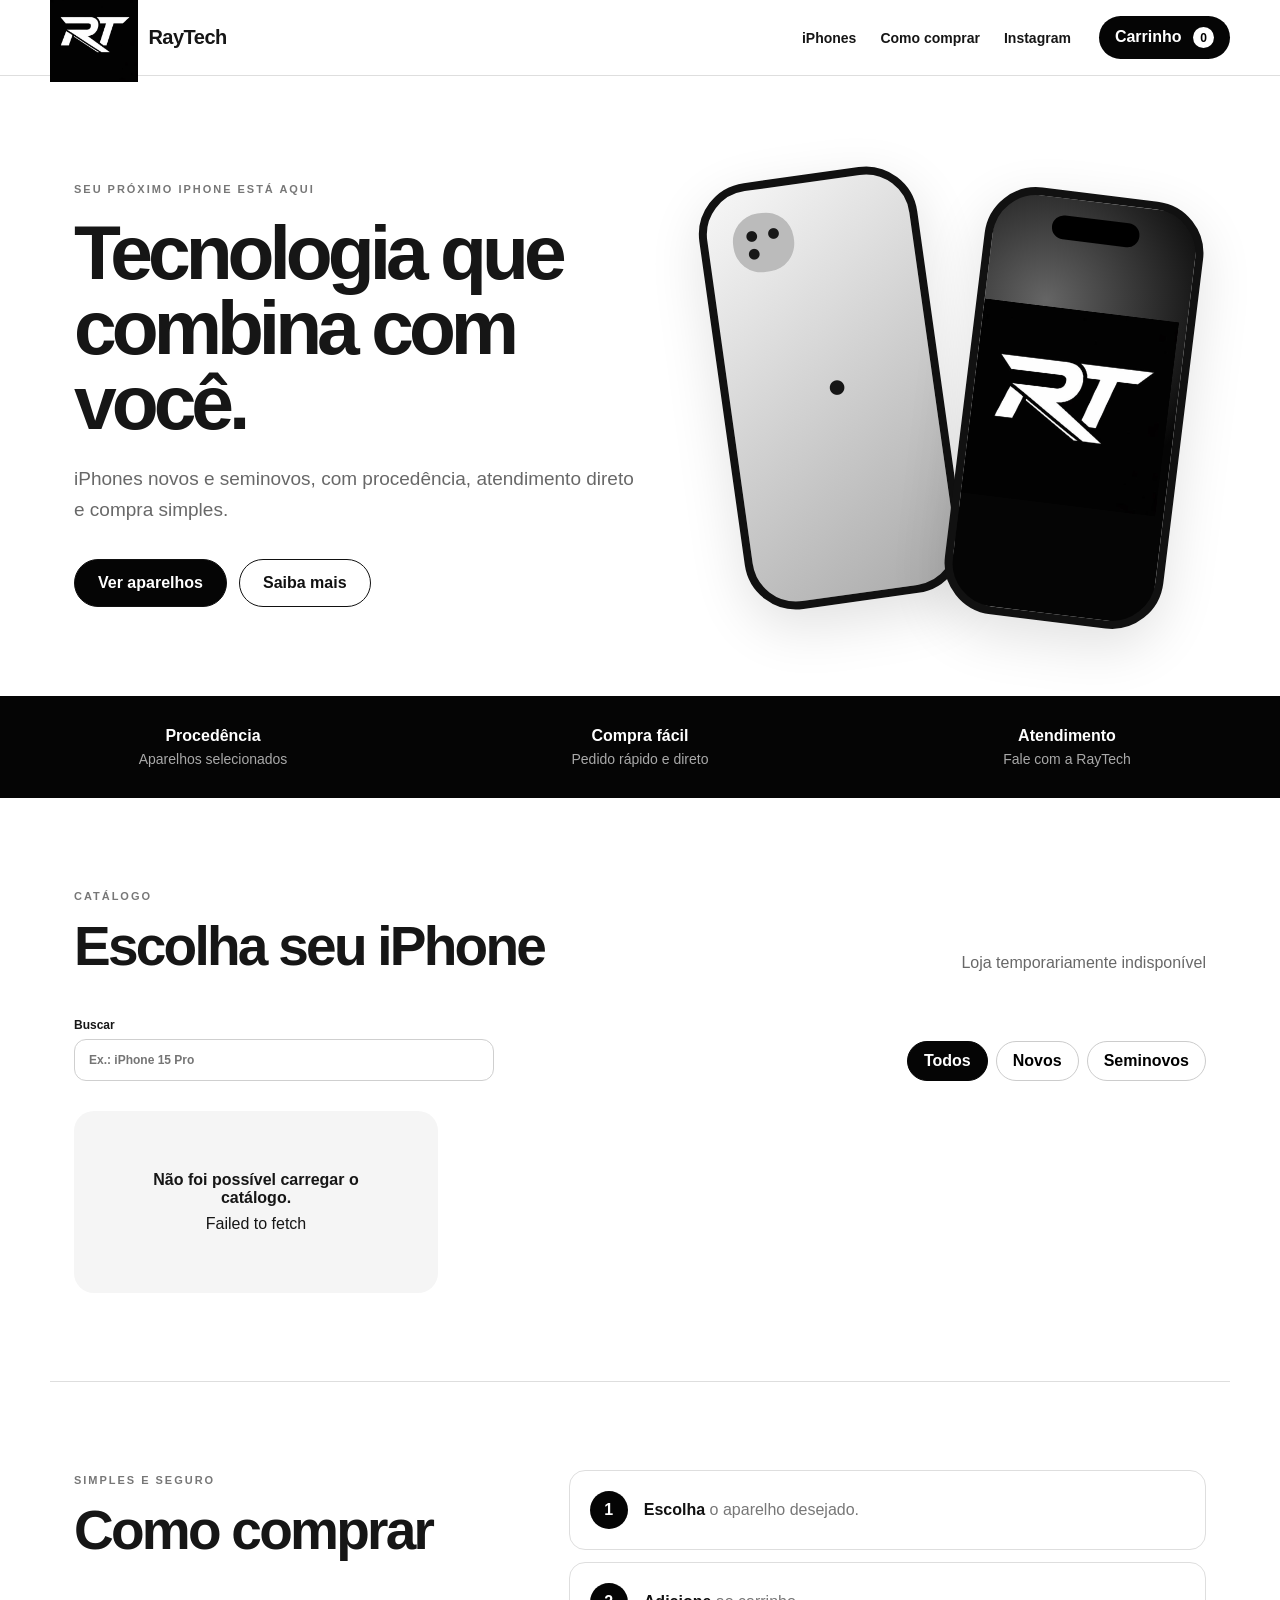
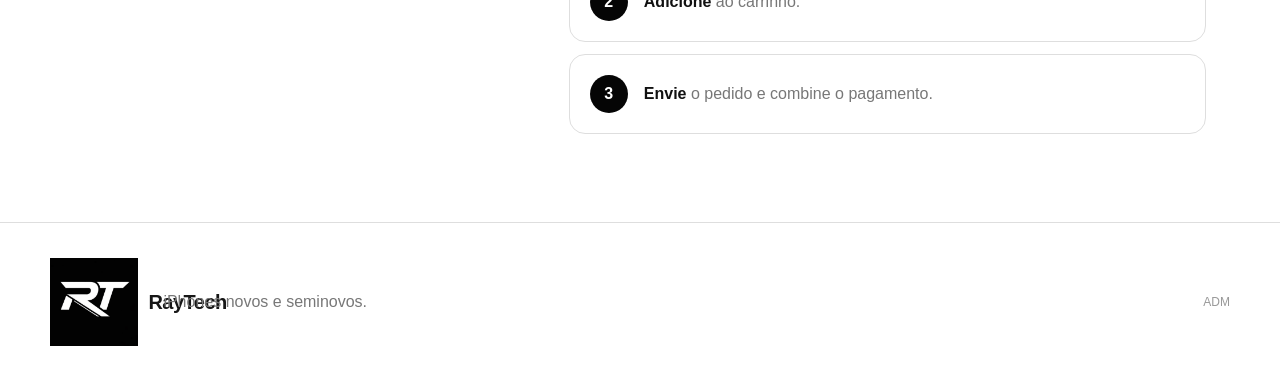
==== commit 599b7292: "Use official RayTech logo across storefront" ====
--- a/index.html
+++ b/index.html
@@ -6,13 +6,14 @@
   <meta name="theme-color" content="#050505">
   <meta name="description" content="RayTech — iPhones novos e seminovos selecionados.">
   <title>RayTech | iPhones</title>
+  <link rel="icon" href="./assets/logo-raytech.svg?v=20261015-3" type="image/svg+xml">
   <link rel="preconnect" href="https://cdn.jsdelivr.net">
   <link rel="stylesheet" href="./assets/styles.css?v=20261015-2">
 </head>
 <body>
   <header class="site-header">
     <a class="brand" href="#inicio" aria-label="RayTech - início">
-      <span class="rt-mark" aria-hidden="true">RT</span><span>RayTech</span>
+      <img class="rt-logo" src="./assets/logo-raytech.svg?v=20261015-3" alt="Logo RayTech"><span>RayTech</span>
     </a>
     <nav aria-label="Navegação principal">
       <a href="#catalogo">iPhones</a><a href="#como-comprar">Como comprar</a>
@@ -31,7 +32,7 @@
       </div>
       <div class="phone-art" aria-label="Ilustração de iPhones">
         <div class="phone phone-back"><span class="camera">● ●<br>●</span><span class="apple">●</span></div>
-        <div class="phone phone-front"><span class="island"></span><span class="screen-logo">RT</span></div>
+        <div class="phone phone-front"><span class="island"></span><img class="screen-logo" src="./assets/logo-raytech.svg?v=20261015-3" alt=""></div>
       </div>
     </section>
 
@@ -82,7 +83,7 @@
     </form>
   </dialog>
 
-  <footer><a class="brand" href="#inicio"><span class="rt-mark">RT</span><span>RayTech</span></a><p>iPhones novos e seminovos.</p><a href="./admin/" class="admin-entry">ADM</a></footer>
+  <footer><a class="brand" href="#inicio"><img class="rt-logo" src="./assets/logo-raytech.svg?v=20261015-3" alt="Logo RayTech"><span>RayTech</span></a><p>iPhones novos e seminovos.</p><a href="./admin/" class="admin-entry">ADM</a></footer>
   <script src="./config.js?v=20261015-2"></script>
   <script type="module" src="./assets/store.js?v=20261015-2"></script>
 </body>
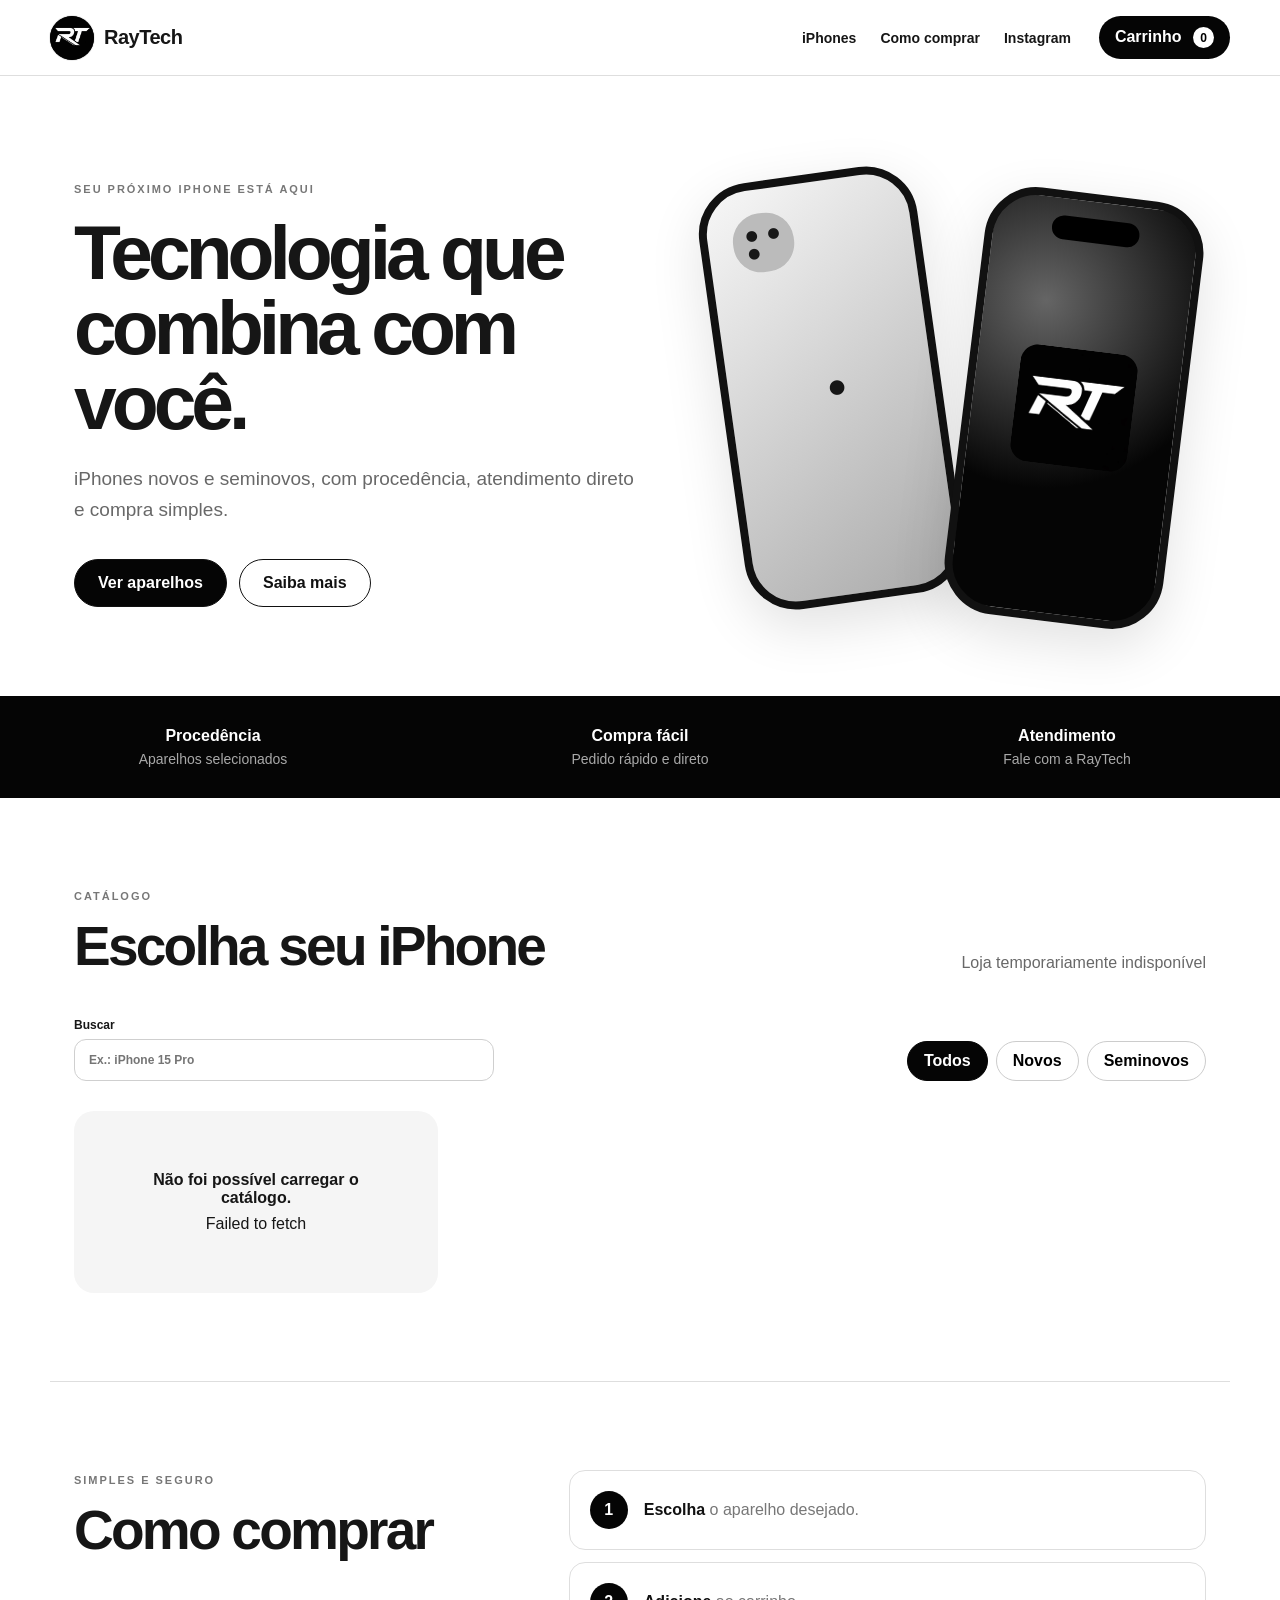
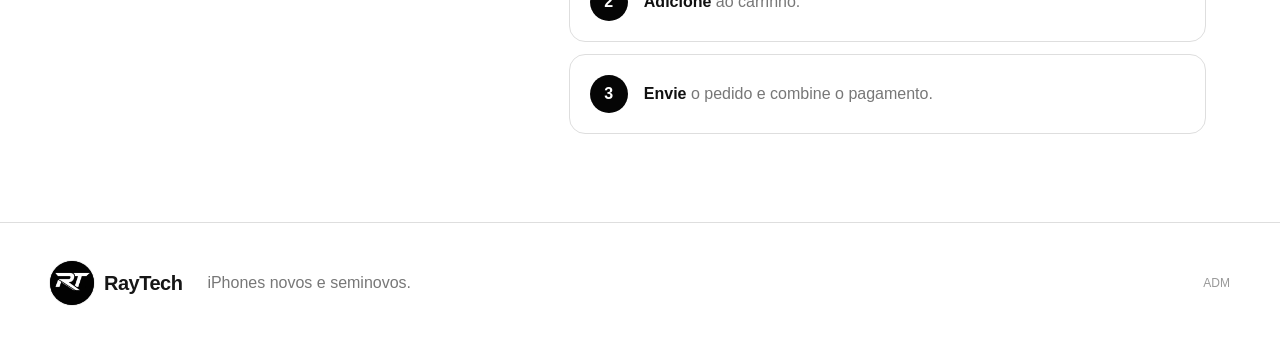
==== commit 1f601f65: "Refresh storefront logo styles" ====
--- a/index.html
+++ b/index.html
@@ -8,7 +8,7 @@
   <title>RayTech | iPhones</title>
   <link rel="icon" href="./assets/logo-raytech.svg?v=20261015-3" type="image/svg+xml">
   <link rel="preconnect" href="https://cdn.jsdelivr.net">
-  <link rel="stylesheet" href="./assets/styles.css?v=20261015-2">
+  <link rel="stylesheet" href="./assets/styles.css?v=20261015-3">
 </head>
 <body>
   <header class="site-header">
--- a/assets/styles.css
+++ b/assets/styles.css
@@ -2,3 +2,9 @@
 .admin-body{background:#f3f3f3}.admin-badge{font-size:12px;font-weight:900;text-transform:uppercase;letter-spacing:.12em;background:#eee;border-radius:999px;padding:8px 11px}.admin-main{max-width:1320px;margin:0 auto;padding:55px 24px}.login-card{max-width:440px;margin:4vh auto;background:#fff;border-radius:26px;padding:38px;box-shadow:var(--shadow);text-align:center}.login-card h1{font-size:38px;margin:10px 0 12px}.login-card p{color:#777}.login-card form{display:grid;gap:16px;text-align:left;margin-top:26px}.login-card input{text-align:center;font-size:25px;letter-spacing:.5em}.admin-title{display:flex;justify-content:space-between;align-items:end;margin-bottom:25px}.admin-title h1{font-size:52px;margin:8px 0}.admin-title p{margin:0;color:#777}.stats{display:grid;grid-template-columns:repeat(3,1fr);gap:15px;margin-bottom:20px}.stats article{background:#111;color:#fff;border-radius:18px;padding:20px;display:flex;flex-direction:column;gap:8px}.stats span{font-size:12px;color:#aaa;text-transform:uppercase;letter-spacing:.1em}.stats strong{font-size:25px}.admin-grid{display:grid;grid-template-columns:minmax(340px,.8fr) minmax(480px,1.2fr);gap:20px;align-items:start}.product-form-card,.product-list-card{background:#fff;border-radius:22px;padding:24px}.card-title{display:flex;justify-content:space-between;align-items:center;margin-bottom:20px}.card-title h2{margin:0}.text-button{border:0;background:none;text-decoration:underline;cursor:pointer}.form-grid{display:grid;grid-template-columns:1fr 1fr;gap:15px}.span-2{grid-column:1/-1}.cost-field{background:#f5f5f5;padding:14px;border-radius:14px}.product-form-card small{font-size:11px;color:#777;font-weight:500}.check{display:flex!important;grid-template-columns:auto 1fr!important;align-items:center}.check input{width:auto}.admin-products{display:grid;gap:10px}.admin-product{border:1px solid var(--line);border-radius:15px;padding:13px;display:grid;grid-template-columns:58px 1fr auto;align-items:center;gap:13px}.admin-thumb{width:58px;height:58px;border-radius:11px;background:#eee;object-fit:cover;display:grid;place-items:center;font-weight:900;color:#aaa}.admin-product h3{margin:0 0 4px;font-size:15px}.admin-meta{font-size:12px;color:#777}.admin-prices{font-size:12px;margin-top:5px}.admin-actions{display:flex;gap:6px}.admin-actions button{border:1px solid #ccc;background:#fff;border-radius:8px;padding:8px;cursor:pointer}.admin-actions .danger{color:#b00000}.status-dot{display:inline-block;width:7px;height:7px;border-radius:50%;background:#159447;margin-right:5px}.status-dot.off{background:#aaa}
 @media(max-width:900px){.site-header nav{display:none}.site-header{padding:0 18px}.hero{grid-template-columns:1fr;min-height:auto;padding-top:55px}.hero-copy{text-align:center}.hero-copy p{margin-inline:auto}.hero-actions{justify-content:center}.phone-art{height:390px;max-width:470px;width:100%;margin:auto}.phone{height:370px;width:190px}.products{grid-template-columns:repeat(2,minmax(0,1fr))}.how{grid-template-columns:1fr;gap:25px}.admin-grid{grid-template-columns:1fr}.product-list-card{order:-1}}
 @media(max-width:620px){.site-header{height:68px;gap:12px}.site-header .brand span:last-child{display:none}.cart-button{margin-left:auto}.instagram-link{display:none}.hero{padding:42px 18px}.hero h1{font-size:45px}.hero p{font-size:16px}.phone-art{height:315px}.phone{width:150px;height:295px;border-width:6px;border-radius:38px}.phone-back{left:8%}.phone-front{right:8%}.benefits{grid-template-columns:1fr}.benefits article{padding:20px}.catalog-section,.how{padding:58px 16px}.section-heading,.catalog-tools{align-items:stretch;flex-direction:column}.search input{width:100%}.filters{overflow:auto;padding-bottom:3px}.products{grid-template-columns:1fr}.product-card{display:grid;grid-template-columns:42% 58%}.product-image{aspect-ratio:auto;min-height:225px}.product-info{padding:15px}.product-info p{min-height:0}.product-info h3{font-size:18px}.hero-actions{flex-direction:column}.button{width:100%}footer{align-items:flex-start;flex-direction:column}.admin-main{padding:28px 12px}.login-card{padding:28px 22px}.admin-title{align-items:stretch;flex-direction:column;gap:20px}.admin-title h1{font-size:42px}.stats{grid-template-columns:1fr 1fr}.stats article:last-child{grid-column:1/-1}.product-form-card,.product-list-card{padding:16px}.form-grid{grid-template-columns:1fr}.span-2{grid-column:auto}.admin-product{grid-template-columns:48px 1fr}.admin-thumb{width:48px;height:48px}.admin-actions{grid-column:1/-1;justify-content:flex-end}.drawer-panel{padding:18px}}
+
+/* Official RayTech logo */
+.rt-logo{width:44px;height:44px;border-radius:50%;object-fit:cover;display:block;background:#050505;box-shadow:0 0 0 1px rgba(0,0,0,.08)}
+.rt-logo.large{width:96px;height:96px;border-radius:24px;margin:0 auto 24px}
+.screen-logo{width:118px;height:auto;border-radius:18px;object-fit:cover;padding:0;letter-spacing:normal}
+@media(max-width:620px){.rt-logo{width:42px;height:42px}.rt-logo.large{width:88px;height:88px}.screen-logo{width:92px}}
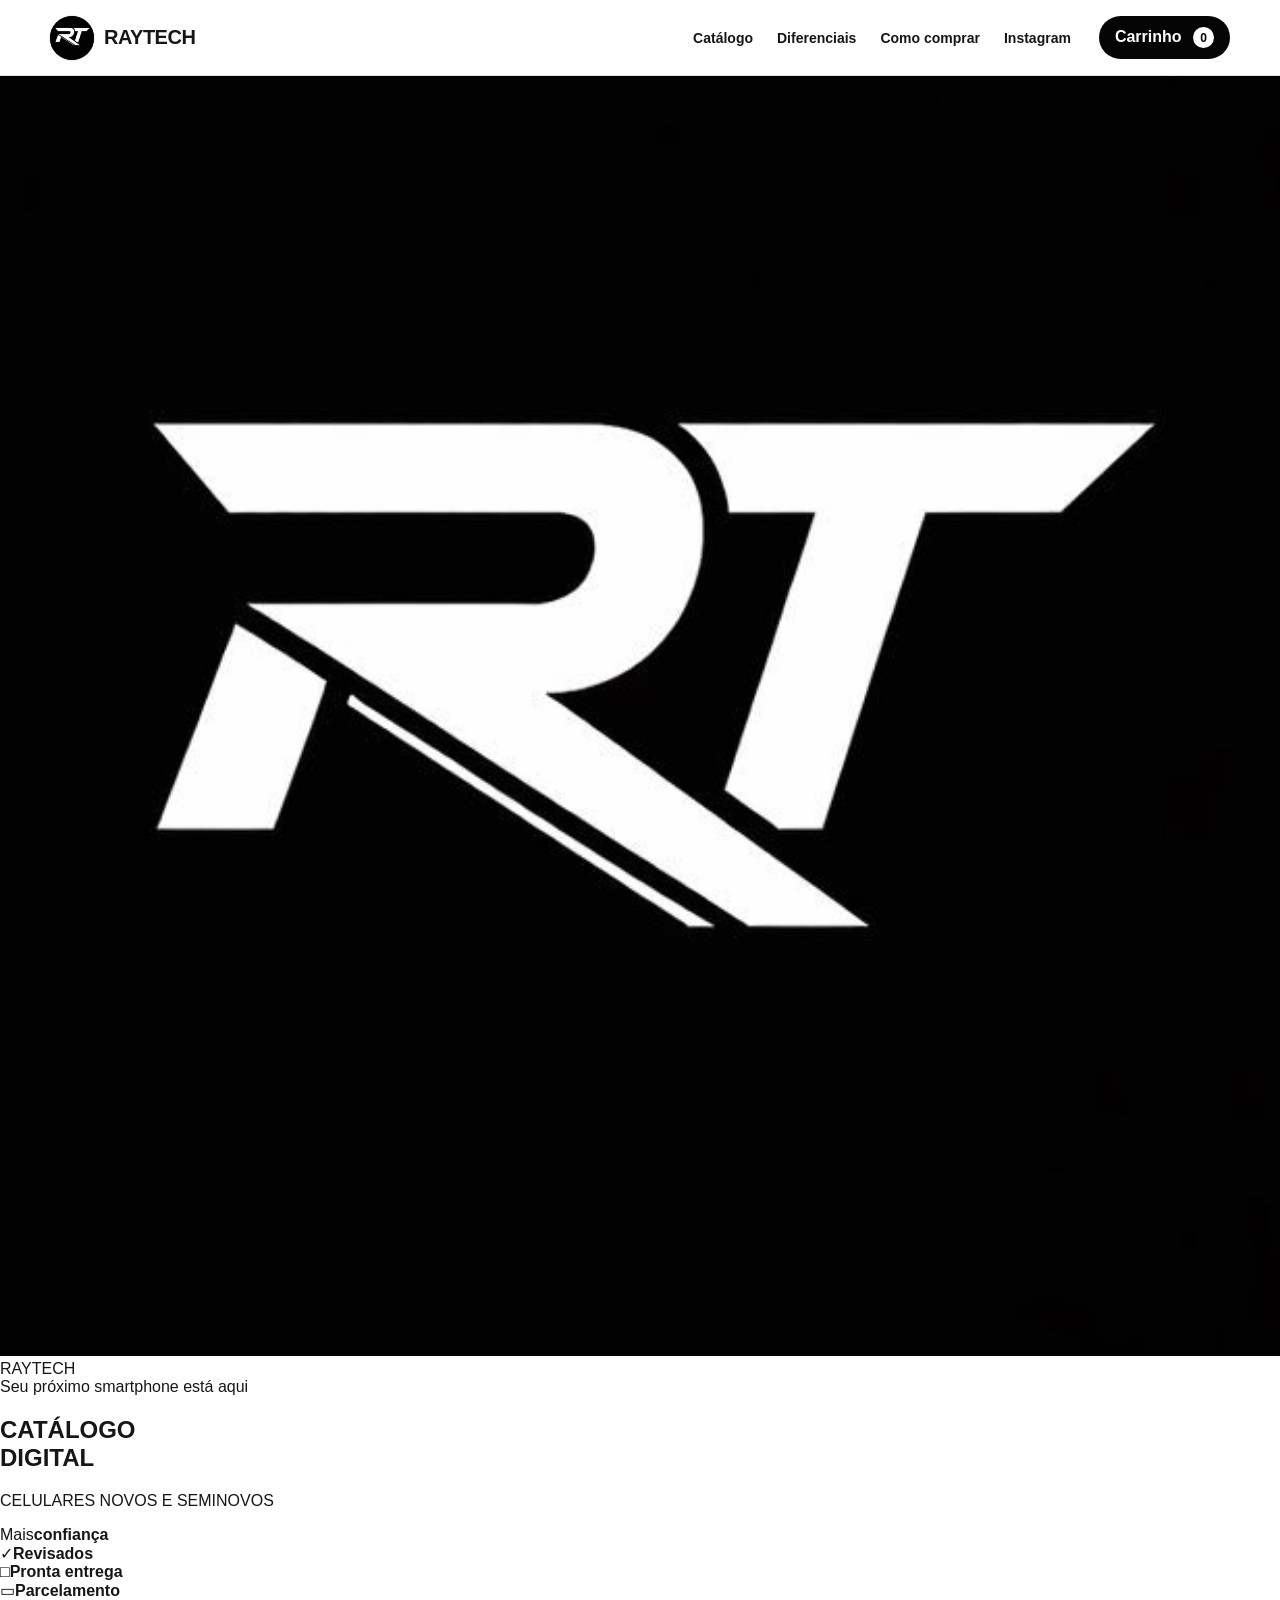
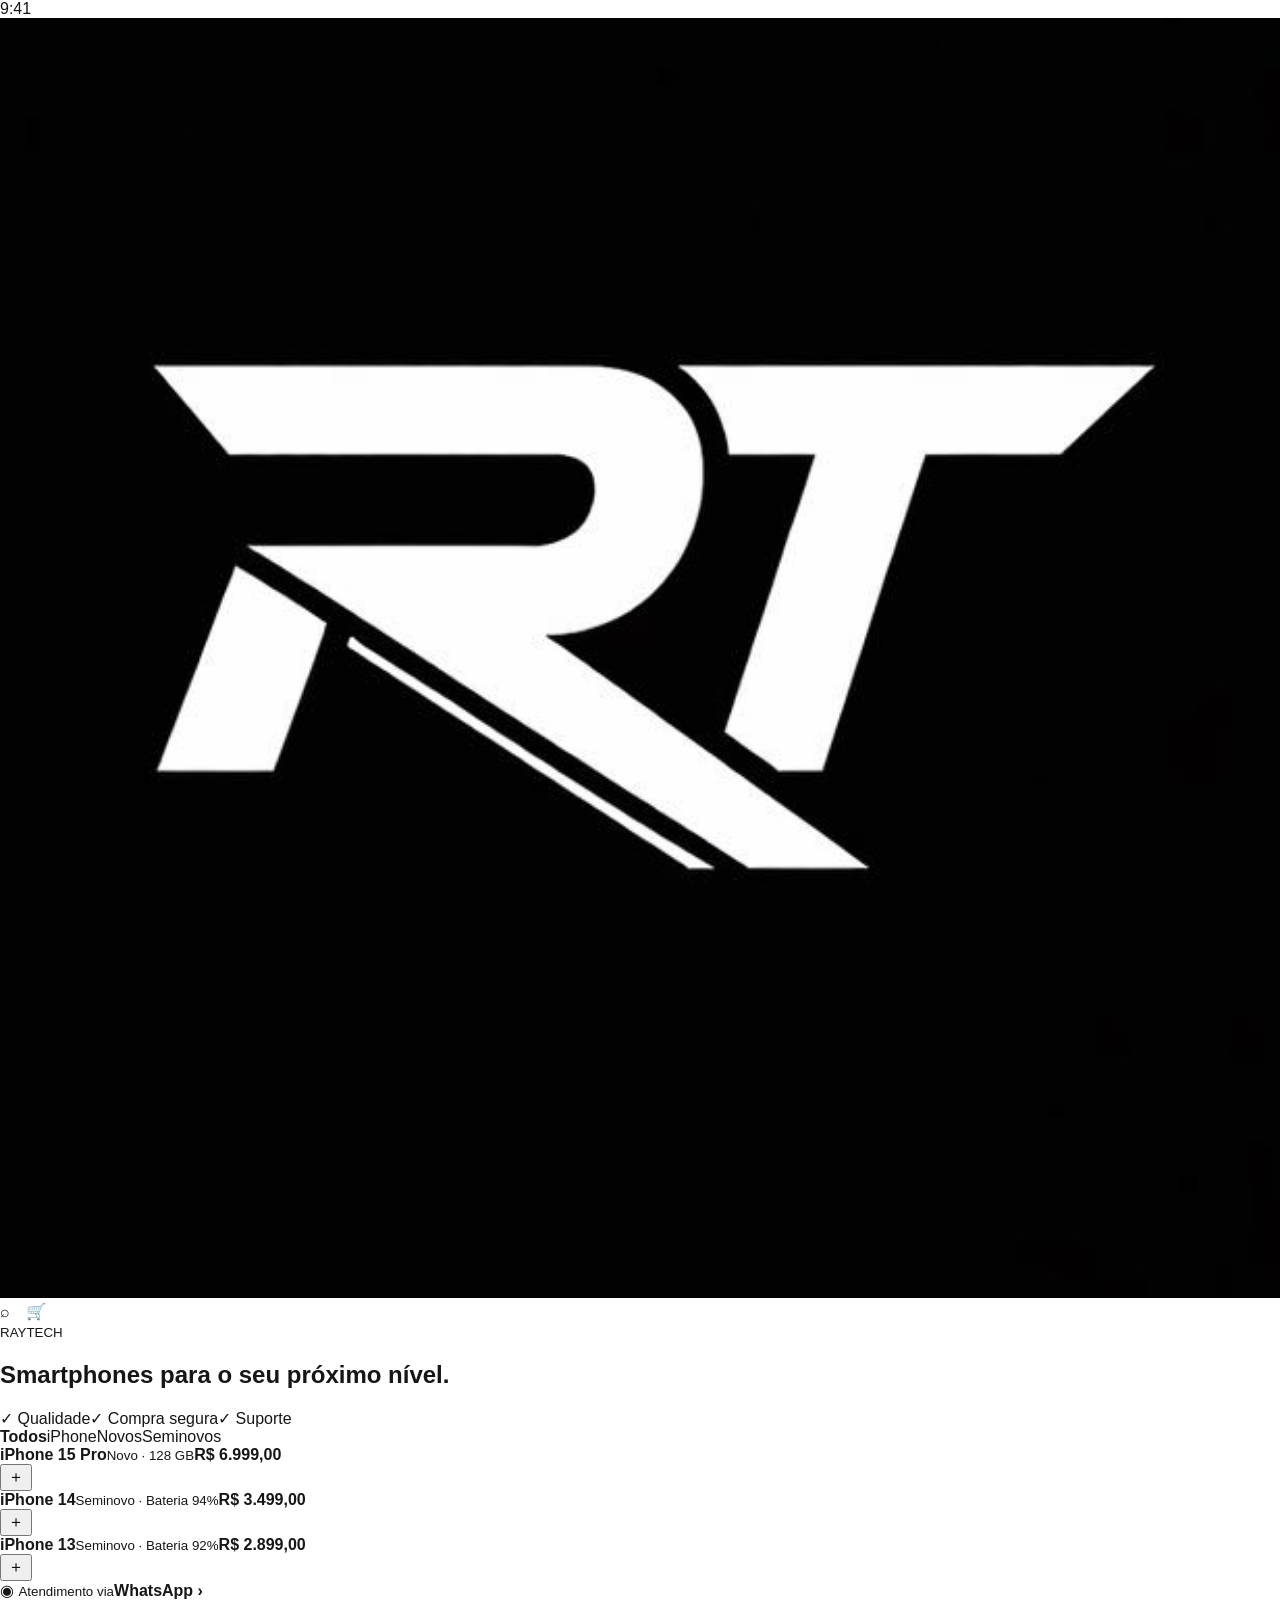
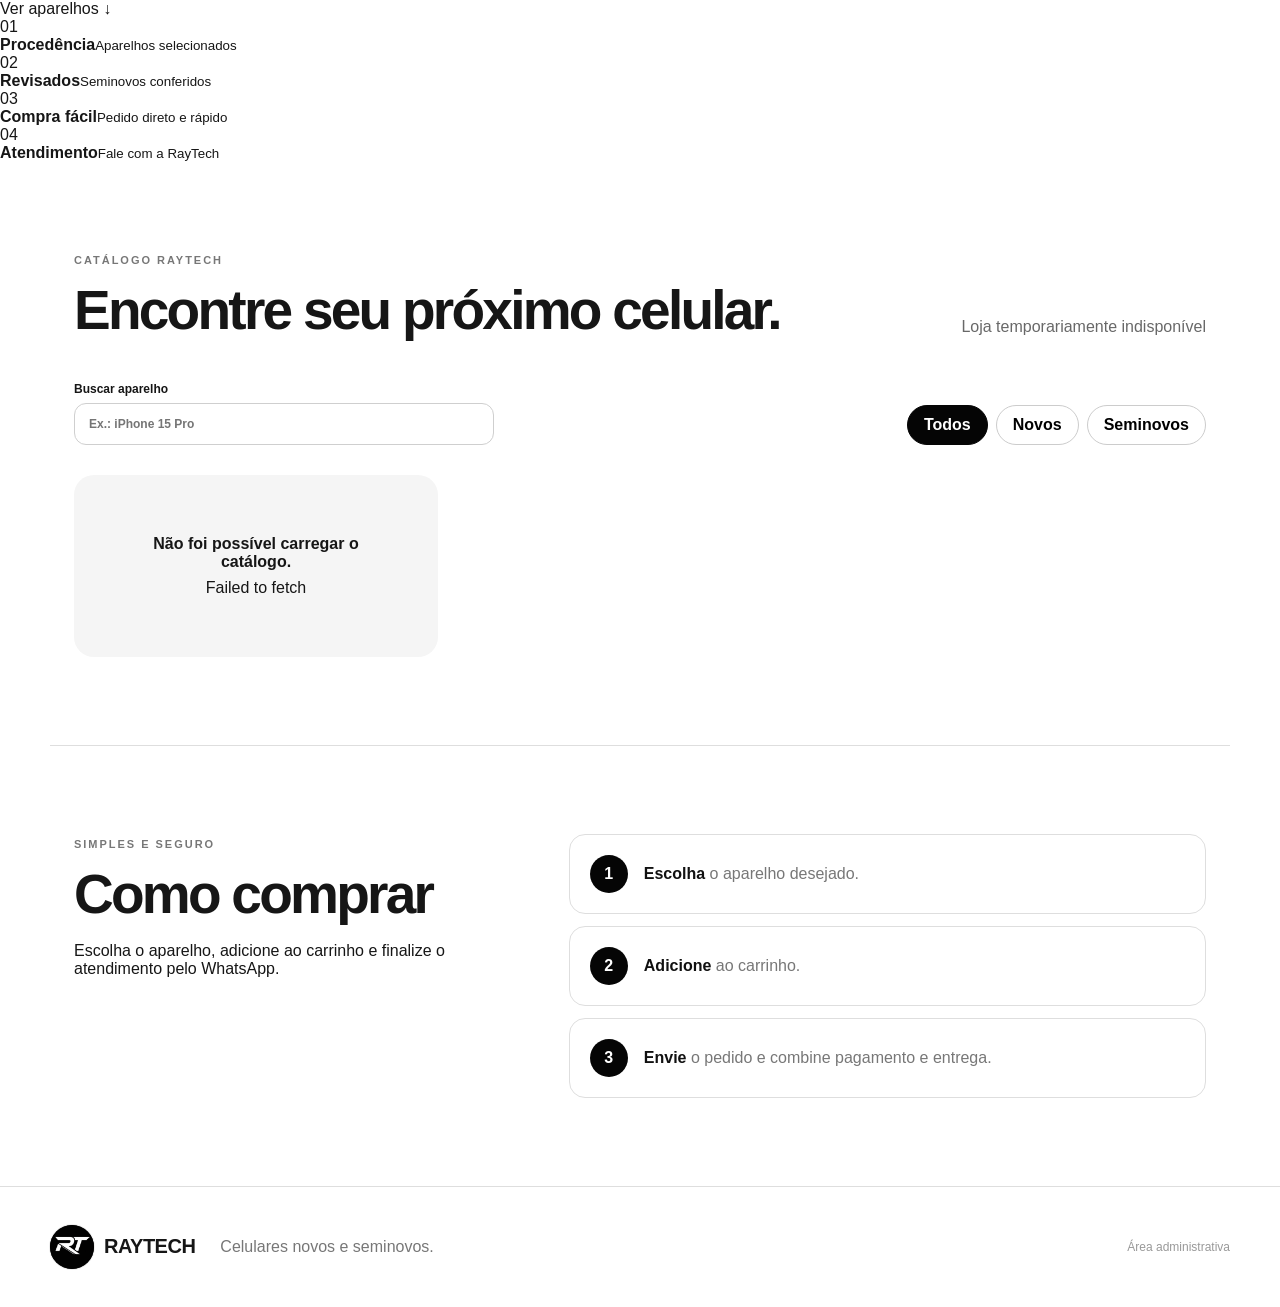
==== commit a826133c: "Redesign premium RayTech digital catalog" ====
--- a/index.html
+++ b/index.html
@@ -4,48 +4,112 @@
   <meta charset="utf-8">
   <meta name="viewport" content="width=device-width,initial-scale=1,viewport-fit=cover">
   <meta name="theme-color" content="#050505">
-  <meta name="description" content="RayTech — iPhones novos e seminovos selecionados.">
-  <title>RayTech | iPhones</title>
-  <link rel="icon" href="./assets/logo-raytech.svg?v=20261015-3" type="image/svg+xml">
-  <link rel="preconnect" href="https://cdn.jsdelivr.net">
-  <link rel="stylesheet" href="./assets/styles.css?v=20261015-3">
+  <meta name="description" content="RayTech — catálogo digital de celulares novos e seminovos.">
+  <title>RayTech | Catálogo Digital</title>
+  <link rel="icon" href="./assets/logo-raytech.svg?v=20261015-4" type="image/svg+xml">
+  <link rel="stylesheet" href="./assets/styles.css?v=20261015-4">
 </head>
-<body>
-  <header class="site-header">
+<body class="premium-store">
+  <header class="site-header dark-header">
     <a class="brand" href="#inicio" aria-label="RayTech - início">
-      <img class="rt-logo" src="./assets/logo-raytech.svg?v=20261015-3" alt="Logo RayTech"><span>RayTech</span>
+      <img class="rt-logo" src="./assets/logo-raytech.svg?v=20261015-4" alt="Logo RayTech">
+      <span>RAYTECH</span>
     </a>
     <nav aria-label="Navegação principal">
-      <a href="#catalogo">iPhones</a><a href="#como-comprar">Como comprar</a>
+      <a href="#catalogo">Catálogo</a>
+      <a href="#diferenciais">Diferenciais</a>
+      <a href="#como-comprar">Como comprar</a>
       <a class="instagram-link" id="instagramLink" href="#" target="_blank" rel="noreferrer">Instagram</a>
     </nav>
-    <button class="cart-button" id="openCart" type="button" aria-label="Abrir carrinho">Carrinho <b id="cartCount">0</b></button>
+    <button class="cart-button" id="openCart" type="button" aria-label="Abrir carrinho">
+      Carrinho <b id="cartCount">0</b>
+    </button>
   </header>
 
   <main>
-    <section class="hero" id="inicio">
-      <div class="hero-copy">
-        <span class="eyebrow">Seu próximo iPhone está aqui</span>
-        <h1>Tecnologia que combina com você.</h1>
-        <p>iPhones novos e seminovos, com procedência, atendimento direto e compra simples.</p>
-        <div class="hero-actions"><a class="button primary" href="#catalogo">Ver aparelhos</a><a class="button ghost" href="#como-comprar">Saiba mais</a></div>
+    <section class="hero-premium" id="inicio">
+      <div class="hero-glow hero-glow-one"></div>
+      <div class="hero-glow hero-glow-two"></div>
+
+      <div class="hero-brandline">
+        <img src="./assets/logo-raytech.svg?v=20261015-4" alt="Logo RayTech" class="hero-logo">
+        <span>RAYTECH</span>
       </div>
-      <div class="phone-art" aria-label="Ilustração de iPhones">
-        <div class="phone phone-back"><span class="camera">● ●<br>●</span><span class="apple">●</span></div>
-        <div class="phone phone-front"><span class="island"></span><img class="screen-logo" src="./assets/logo-raytech.svg?v=20261015-3" alt=""></div>
+
+      <div class="hero-title-wrap">
+        <span class="hero-kicker">Seu próximo smartphone está aqui</span>
+        <h1>CATÁLOGO<br><span>DIGITAL</span></h1>
+        <p>CELULARES NOVOS E SEMINOVOS</p>
       </div>
+
+      <div class="hero-showcase">
+        <div class="floating-note note-confidence">
+          <span>Mais</span><strong>confiança</strong><i></i>
+        </div>
+        <div class="floating-note note-reviewed">
+          <span class="note-icon">✓</span><strong>Revisados</strong><i></i>
+        </div>
+        <div class="floating-note note-delivery">
+          <span class="note-icon">□</span><strong>Pronta entrega</strong><i></i>
+        </div>
+        <div class="floating-note note-payment">
+          <span class="note-icon">▭</span><strong>Parcelamento</strong><i></i>
+        </div>
+
+        <div class="device-stage">
+          <div class="device-shadow"></div>
+          <div class="device-frame">
+            <div class="device-island"></div>
+            <div class="device-screen">
+              <div class="mock-topbar">
+                <span>9:41</span>
+                <img src="./assets/logo-raytech.svg?v=20261015-4" alt="">
+                <span>⌕　🛒</span>
+              </div>
+              <div class="mock-hero">
+                <div>
+                  <small>RAYTECH</small>
+                  <h2>Smartphones para o seu próximo nível.</h2>
+                </div>
+                <div class="mock-cameras"><i></i><i></i><i></i></div>
+              </div>
+              <div class="mock-benefits">
+                <span>✓ Qualidade</span><span>✓ Compra segura</span><span>✓ Suporte</span>
+              </div>
+              <div class="mock-tabs"><b>Todos</b><span>iPhone</span><span>Novos</span><span>Seminovos</span></div>
+              <div class="mock-products">
+                <article><div class="mock-phone triple"></div><div><strong>iPhone 15 Pro</strong><small>Novo · 128 GB</small><b>R$ 6.999,00</b></div><button>＋</button></article>
+                <article><div class="mock-phone purple"></div><div><strong>iPhone 14</strong><small>Seminovo · Bateria 94%</small><b>R$ 3.499,00</b></div><button>＋</button></article>
+                <article><div class="mock-phone blue"></div><div><strong>iPhone 13</strong><small>Seminovo · Bateria 92%</small><b>R$ 2.899,00</b></div><button>＋</button></article>
+              </div>
+            </div>
+          </div>
+        </div>
+
+        <a class="whatsapp-card" href="#catalogo" aria-label="Ver catálogo">
+          <span class="wa-icon">◉</span>
+          <span><small>Atendimento via</small><strong>WhatsApp</strong></span>
+          <b>›</b>
+        </a>
+      </div>
+
+      <a class="hero-cta" href="#catalogo">Ver aparelhos <span>↓</span></a>
     </section>
 
-    <section class="benefits" aria-label="Diferenciais">
-      <article><b>Procedência</b><span>Aparelhos selecionados</span></article>
-      <article><b>Compra fácil</b><span>Pedido rápido e direto</span></article>
-      <article><b>Atendimento</b><span>Fale com a RayTech</span></article>
+    <section class="trust-strip" id="diferenciais" aria-label="Diferenciais">
+      <article><span>01</span><div><b>Procedência</b><small>Aparelhos selecionados</small></div></article>
+      <article><span>02</span><div><b>Revisados</b><small>Seminovos conferidos</small></div></article>
+      <article><span>03</span><div><b>Compra fácil</b><small>Pedido direto e rápido</small></div></article>
+      <article><span>04</span><div><b>Atendimento</b><small>Fale com a RayTech</small></div></article>
     </section>
 
-    <section class="catalog-section" id="catalogo">
-      <div class="section-heading"><div><span class="eyebrow">Catálogo</span><h2>Escolha seu iPhone</h2></div><p id="productSummary">Carregando aparelhos...</p></div>
+    <section class="catalog-section premium-catalog" id="catalogo">
+      <div class="section-heading">
+        <div><span class="eyebrow">Catálogo RayTech</span><h2>Encontre seu próximo celular.</h2></div>
+        <p id="productSummary">Carregando aparelhos...</p>
+      </div>
       <div class="catalog-tools">
-        <label class="search"><span>Buscar</span><input id="searchInput" type="search" placeholder="Ex.: iPhone 15 Pro" autocomplete="off"></label>
+        <label class="search"><span>Buscar aparelho</span><input id="searchInput" type="search" placeholder="Ex.: iPhone 15 Pro" autocomplete="off"></label>
         <div class="filters" role="group" aria-label="Filtrar catálogo">
           <button class="filter active" data-filter="Todos" type="button">Todos</button>
           <button class="filter" data-filter="Novo" type="button">Novos</button>
@@ -56,9 +120,13 @@
       <div class="empty hidden" id="emptyState"><b>Nenhum aparelho encontrado.</b><span>Tente outra busca ou filtro.</span></div>
     </section>
 
-    <section class="how" id="como-comprar">
-      <div><span class="eyebrow">Simples e seguro</span><h2>Como comprar</h2></div>
-      <ol><li><b>1</b><span><strong>Escolha</strong> o aparelho desejado.</span></li><li><b>2</b><span><strong>Adicione</strong> ao carrinho.</span></li><li><b>3</b><span><strong>Envie</strong> o pedido e combine o pagamento.</span></li></ol>
+    <section class="how premium-how" id="como-comprar">
+      <div><span class="eyebrow">Simples e seguro</span><h2>Como comprar</h2><p>Escolha o aparelho, adicione ao carrinho e finalize o atendimento pelo WhatsApp.</p></div>
+      <ol>
+        <li><b>1</b><span><strong>Escolha</strong> o aparelho desejado.</span></li>
+        <li><b>2</b><span><strong>Adicione</strong> ao carrinho.</span></li>
+        <li><b>3</b><span><strong>Envie</strong> o pedido e combine pagamento e entrega.</span></li>
+      </ol>
     </section>
   </main>
 
@@ -83,7 +151,12 @@
     </form>
   </dialog>
 
-  <footer><a class="brand" href="#inicio"><img class="rt-logo" src="./assets/logo-raytech.svg?v=20261015-3" alt="Logo RayTech"><span>RayTech</span></a><p>iPhones novos e seminovos.</p><a href="./admin/" class="admin-entry">ADM</a></footer>
+  <footer class="premium-footer">
+    <a class="brand" href="#inicio"><img class="rt-logo" src="./assets/logo-raytech.svg?v=20261015-4" alt="Logo RayTech"><span>RAYTECH</span></a>
+    <p>Celulares novos e seminovos.</p>
+    <a href="./admin/" class="admin-entry">Área administrativa</a>
+  </footer>
+
   <script src="./config.js?v=20261015-2"></script>
   <script type="module" src="./assets/store.js?v=20261015-2"></script>
 </body>
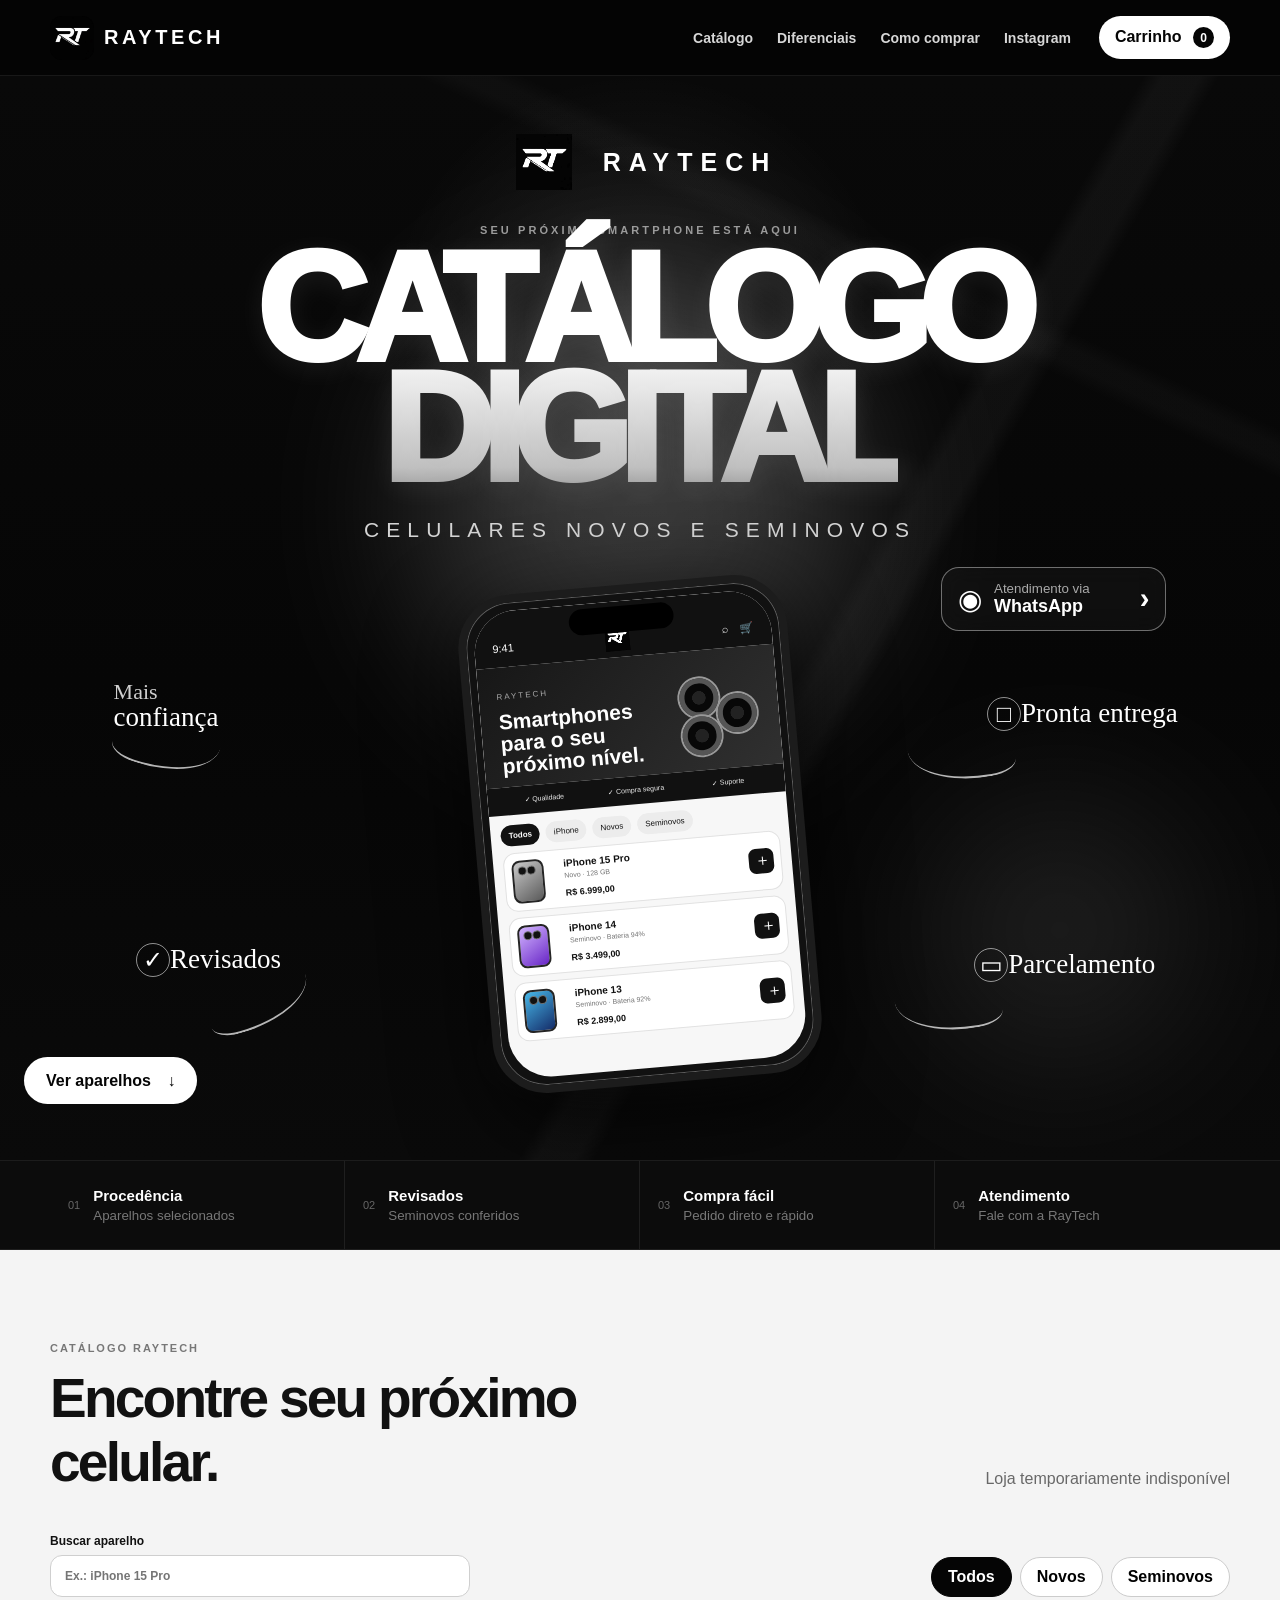
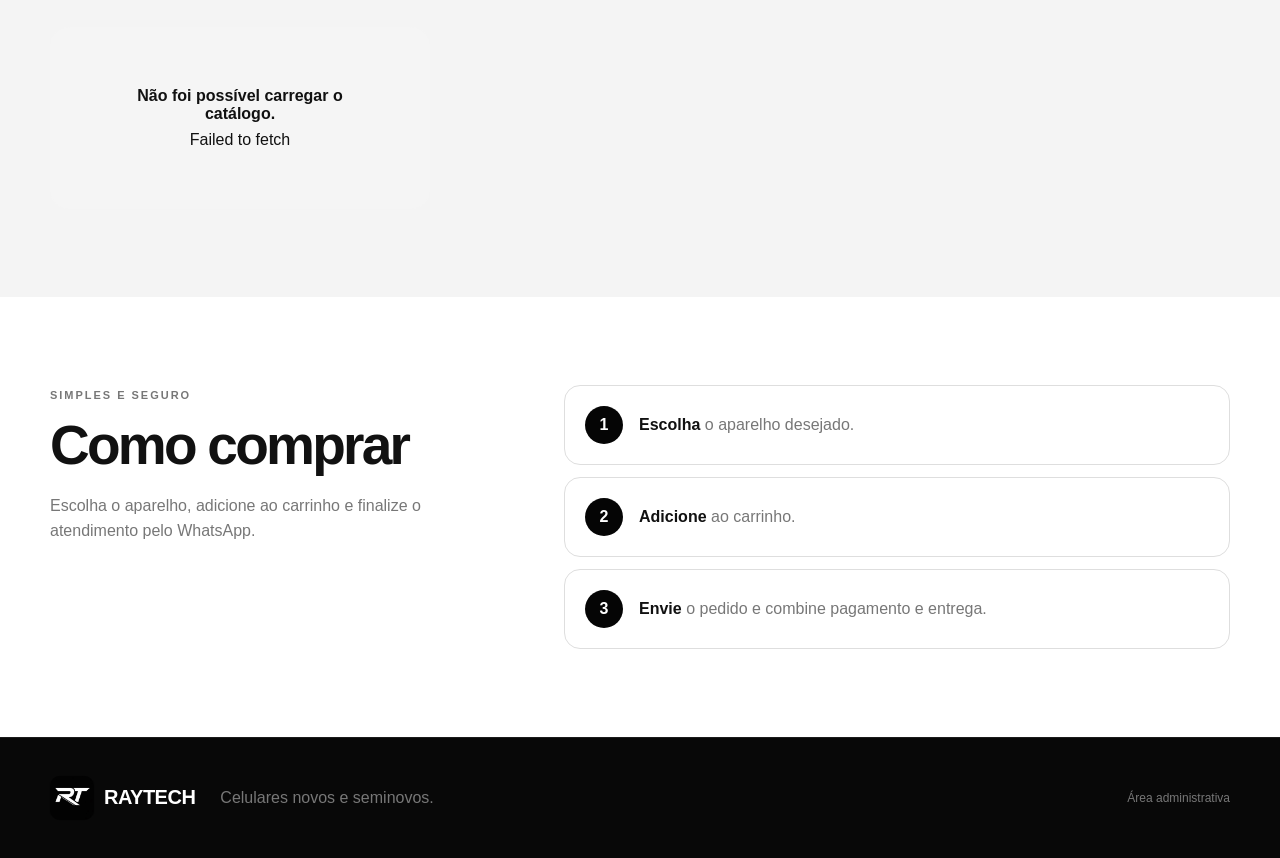
==== commit e7c04bb5: "Load premium RayTech catalog theme" ====
--- a/index.html
+++ b/index.html
@@ -8,6 +8,7 @@
   <title>RayTech | Catálogo Digital</title>
   <link rel="icon" href="./assets/logo-raytech.svg?v=20261015-4" type="image/svg+xml">
   <link rel="stylesheet" href="./assets/styles.css?v=20261015-4">
+  <link rel="stylesheet" href="./assets/premium.css?v=20261015-1">
 </head>
 <body class="premium-store">
   <header class="site-header dark-header">
--- a/assets/premium.css
+++ b/assets/premium.css
@@ -0,0 +1 @@
+body.premium-store{background:#050505;color:#fff}.premium-store .dark-header{background:rgba(5,5,5,.88);border-bottom:1px solid rgba(255,255,255,.08);color:#fff}.premium-store .dark-header .brand{letter-spacing:.18em}.premium-store .dark-header .rt-logo{border-radius:12px;background:#000;box-shadow:none}.premium-store .dark-header nav a{color:#d7d7d7}.premium-store .cart-button{background:#fff;color:#050505}.premium-store .cart-button b{background:#050505;color:#fff}.hero-premium{position:relative;overflow:hidden;min-height:980px;padding:58px 24px 70px;background:radial-gradient(circle at 50% 23%,rgba(255,255,255,.09),transparent 24%),linear-gradient(180deg,#090909 0%,#060606 56%,#0a0a0a 100%);border-bottom:1px solid rgba(255,255,255,.08)}.hero-premium:before{content:"";position:absolute;inset:0;background:linear-gradient(120deg,transparent 0 60%,rgba(255,255,255,.035) 61% 63%,transparent 64%),linear-gradient(25deg,transparent 0 76%,rgba(255,255,255,.025) 77% 78%,transparent 79%);pointer-events:none}.hero-glow{position:absolute;border-radius:50%;filter:blur(80px);opacity:.18;pointer-events:none}.hero-glow-one{width:440px;height:440px;background:#fff;top:210px;left:50%;transform:translateX(-50%)}.hero-glow-two{width:260px;height:260px;background:#888;right:7%;bottom:100px}.hero-brandline{position:relative;z-index:2;display:flex;align-items:center;justify-content:center;gap:18px;font-size:25px;font-weight:800;letter-spacing:.32em}.hero-logo{width:82px;height:56px;object-fit:contain;filter:grayscale(1) brightness(2)}.hero-title-wrap{position:relative;z-index:2;text-align:center;margin:30px auto 10px;max-width:980px}.hero-kicker{font-size:11px;font-weight:800;letter-spacing:.28em;text-transform:uppercase;color:#9b9b9b}.hero-title-wrap h1{margin:12px 0 8px;font-size:clamp(74px,12vw,162px);line-height:.78;letter-spacing:-.08em;font-weight:950;color:#fff;text-shadow:0 6px 28px rgba(255,255,255,.08)}.hero-title-wrap h1 span{background:linear-gradient(180deg,#fff 0%,#bdbdbd 72%,#777 100%);-webkit-background-clip:text;background-clip:text;color:transparent}.hero-title-wrap p{margin:28px auto 0;font-size:clamp(13px,1.8vw,21px);letter-spacing:.34em;color:#d4d4d4}.hero-showcase{position:relative;z-index:2;max-width:1120px;height:520px;margin:8px auto 0}.device-stage{position:absolute;left:50%;top:32px;transform:translateX(-50%);width:330px;height:500px;perspective:1200px}.device-shadow{position:absolute;width:300px;height:55px;border-radius:50%;background:rgba(255,255,255,.08);filter:blur(22px);bottom:4px;left:18px}.device-frame{position:absolute;inset:0;border-radius:54px;border:8px solid #1c1c1c;background:#111;box-shadow:0 30px 90px rgba(0,0,0,.75),inset 0 0 0 1px #5d5d5d;transform:rotate(-5deg);overflow:hidden}.device-island{position:absolute;z-index:4;top:13px;left:50%;transform:translateX(-50%);width:105px;height:26px;border-radius:99px;background:#000}.device-screen{position:absolute;inset:8px;border-radius:43px;background:#f7f7f7;color:#111;overflow:hidden}.mock-topbar{height:56px;padding:18px 18px 0;display:flex;align-items:center;justify-content:space-between;background:#111;color:#fff;font-size:11px}.mock-topbar img{height:25px;width:44px;object-fit:contain;filter:brightness(2)}.mock-hero{height:120px;padding:18px;background:linear-gradient(135deg,#171717,#303030);color:#fff;display:grid;grid-template-columns:1.3fr .7fr;gap:8px}.mock-hero small{font-size:8px;letter-spacing:.25em;color:#aaa}.mock-hero h2{font-size:21px;line-height:1.05;margin:8px 0}.mock-cameras{position:relative;min-height:85px}.mock-cameras i{position:absolute;width:39px;height:39px;border-radius:50%;border:5px solid #555;background:radial-gradient(circle,#222 0 32%,#080808 34% 100%);box-shadow:0 0 0 2px #999}.mock-cameras i:nth-child(1){top:10px;left:9px}.mock-cameras i:nth-child(2){top:48px;left:9px}.mock-cameras i:nth-child(3){top:28px;left:46px}.mock-benefits{display:grid;grid-template-columns:repeat(3,1fr);gap:3px;padding:10px 12px;background:#111;color:#eee;font-size:7px;text-align:center}.mock-tabs{display:flex;gap:6px;padding:10px 10px 7px;overflow:hidden;font-size:8px}.mock-tabs>*{padding:6px 8px;border-radius:999px;background:#ececec;white-space:nowrap}.mock-tabs b{background:#111;color:#fff}.mock-products{padding:0 10px 12px;display:grid;gap:6px}.mock-products article{background:#fff;border:1px solid #e2e2e2;border-radius:12px;padding:7px;display:grid;grid-template-columns:44px 1fr 25px;align-items:center;gap:8px}.mock-products strong{display:block;font-size:10px}.mock-products small{display:block;font-size:7px;color:#727272;margin:3px 0}.mock-products b{font-size:9px}.mock-products button{width:25px;height:25px;border:0;border-radius:7px;background:#111;color:#fff}.mock-phone{width:32px;height:43px;border-radius:8px;background:linear-gradient(145deg,#c9c9c9,#5a5a5a);border:2px solid #252525;position:relative}.mock-phone:before,.mock-phone:after{content:"";position:absolute;top:4px;width:7px;height:7px;border-radius:50%;background:#111;border:1px solid #777}.mock-phone:before{left:4px}.mock-phone:after{left:13px}.mock-phone.purple{background:linear-gradient(145deg,#d3b5ff,#6725c6)}.mock-phone.blue{background:linear-gradient(145deg,#47b8e9,#142b68)}.floating-note{position:absolute;color:#fff;font-family:"Segoe Print","Bradley Hand",cursive;font-size:24px;line-height:1.05}.floating-note span:not(.note-icon){display:block;font-size:22px;color:#cfcfcf}.floating-note strong{font-size:27px;font-weight:500}.floating-note i{display:block;width:105px;height:52px;border-bottom:2px solid rgba(255,255,255,.7);border-radius:0 0 90% 30%;transform:rotate(18deg);margin-top:-12px}.note-icon{display:inline-grid!important;place-items:center;width:34px;height:34px;border:1px solid rgba(255,255,255,.55);border-radius:50%;font-family:Arial,sans-serif;margin-bottom:10px}.note-confidence{left:3%;top:128px}.note-reviewed{left:5%;bottom:45px}.note-reviewed i{transform:rotate(-16deg);margin-left:70px}.note-delivery{right:2%;top:145px}.note-payment{right:4%;bottom:40px}.note-delivery i,.note-payment i{transform:scaleX(-1) rotate(10deg);margin-left:-78px}.whatsapp-card{position:absolute;right:3%;top:15px;border:1px solid rgba(255,255,255,.4);border-radius:18px;padding:13px 16px;display:flex;align-items:center;gap:12px;background:rgba(255,255,255,.035);backdrop-filter:blur(10px);min-width:225px}.wa-icon{font-size:28px}.whatsapp-card small{display:block;color:#aaa}.whatsapp-card strong{display:block;font-size:18px}.whatsapp-card>b{margin-left:auto;font-size:29px}.hero-cta{position:relative;z-index:3;width:max-content;margin:-2px auto 0;padding:14px 21px;border:1px solid rgba(255,255,255,.18);border-radius:999px;font-weight:800;background:#fff;color:#050505}.hero-cta span{margin-left:12px}.trust-strip{background:#0c0c0c;border-bottom:1px solid rgba(255,255,255,.08);display:grid;grid-template-columns:repeat(4,1fr);max-width:none;padding:0 max(24px,calc((100vw - 1180px)/2))}.trust-strip article{padding:26px 18px;border-right:1px solid rgba(255,255,255,.08);display:flex;align-items:center;gap:13px}.trust-strip article:last-child{border-right:0}.trust-strip article>span{font-size:11px;color:#666}.trust-strip b,.trust-strip small{display:block}.trust-strip b{font-size:15px}.trust-strip small{color:#777;margin-top:4px}.premium-catalog{max-width:none!important;background:#f4f4f4;color:#111;padding-left:max(24px,calc((100vw - 1180px)/2))!important;padding-right:max(24px,calc((100vw - 1180px)/2))!important}.premium-catalog .section-heading h2{max-width:680px}.premium-catalog .product-card{border:0;border-radius:26px;box-shadow:0 12px 40px rgba(0,0,0,.06)}.premium-catalog .product-image{background:linear-gradient(145deg,#fafafa,#e8e8e8)}.premium-catalog .tag{background:#111;color:#fff}.premium-catalog .button.primary{background:#111}.premium-how{max-width:none!important;padding-left:max(24px,calc((100vw - 1180px)/2))!important;padding-right:max(24px,calc((100vw - 1180px)/2))!important;background:#fff;color:#111;border-top:0!important}.premium-how p{color:#777;line-height:1.6}.premium-footer{background:#080808;color:#fff;border-top:1px solid rgba(255,255,255,.08)}.premium-footer p,.premium-footer .admin-entry{color:#777}.premium-footer .rt-logo{border-radius:10px}.premium-store .drawer,.premium-store .checkout-dialog{color:#111}.premium-store .drawer-panel{background:#fff}.premium-store .checkout-dialog{background:#fff}.premium-store .eyebrow{color:#777}@media(max-width:900px){.hero-premium{min-height:900px}.hero-title-wrap h1{font-size:clamp(70px,16vw,122px)}.hero-showcase{height:520px}.floating-note{font-size:18px}.floating-note strong{font-size:21px}.note-confidence{left:0}.note-delivery{right:0}.whatsapp-card{right:0}.trust-strip{grid-template-columns:repeat(2,1fr)}.trust-strip article:nth-child(2){border-right:0}.trust-strip article:nth-child(-n+2){border-bottom:1px solid rgba(255,255,255,.08)}}@media(max-width:620px){.hero-premium{min-height:820px;padding:35px 12px 46px}.hero-brandline{font-size:16px;gap:10px}.hero-logo{width:56px;height:42px}.hero-title-wrap{margin-top:18px}.hero-title-wrap h1{font-size:clamp(58px,20vw,88px);line-height:.82}.hero-title-wrap p{font-size:10px;letter-spacing:.23em;margin-top:20px}.hero-showcase{height:500px;margin-top:10px}.device-stage{width:246px;height:395px;top:72px}.device-frame{border-width:6px;border-radius:42px}.device-screen{inset:6px;border-radius:34px}.device-island{width:82px;height:21px;top:11px}.mock-topbar{height:45px;padding:14px 14px 0}.mock-hero{height:95px;padding:12px}.mock-hero h2{font-size:16px}.mock-cameras i{width:29px;height:29px;border-width:4px}.mock-cameras i:nth-child(2){top:38px}.mock-cameras i:nth-child(3){top:22px;left:35px}.mock-benefits{font-size:6px;padding:7px}.mock-tabs{padding:7px 7px 5px;gap:4px}.mock-tabs>*{padding:5px 6px}.mock-products{padding:0 7px 8px;gap:4px}.mock-products article{grid-template-columns:35px 1fr 22px;padding:5px}.mock-phone{width:27px;height:36px}.mock-products strong{font-size:8px}.mock-products small{font-size:6px}.mock-products b{font-size:7px}.mock-products button{width:22px;height:22px}.floating-note{display:none}.whatsapp-card{right:50%;transform:translateX(50%);top:8px;min-width:215px}.hero-cta{margin-top:-4px}.trust-strip{grid-template-columns:1fr 1fr;padding:0 12px}.trust-strip article{padding:20px 10px}.premium-catalog{padding:58px 16px!important}.premium-how{padding:58px 16px!important}.premium-footer{padding:28px 18px}.premium-footer .brand span{display:inline!important}.premium-store .dark-header .brand span{display:none}}
